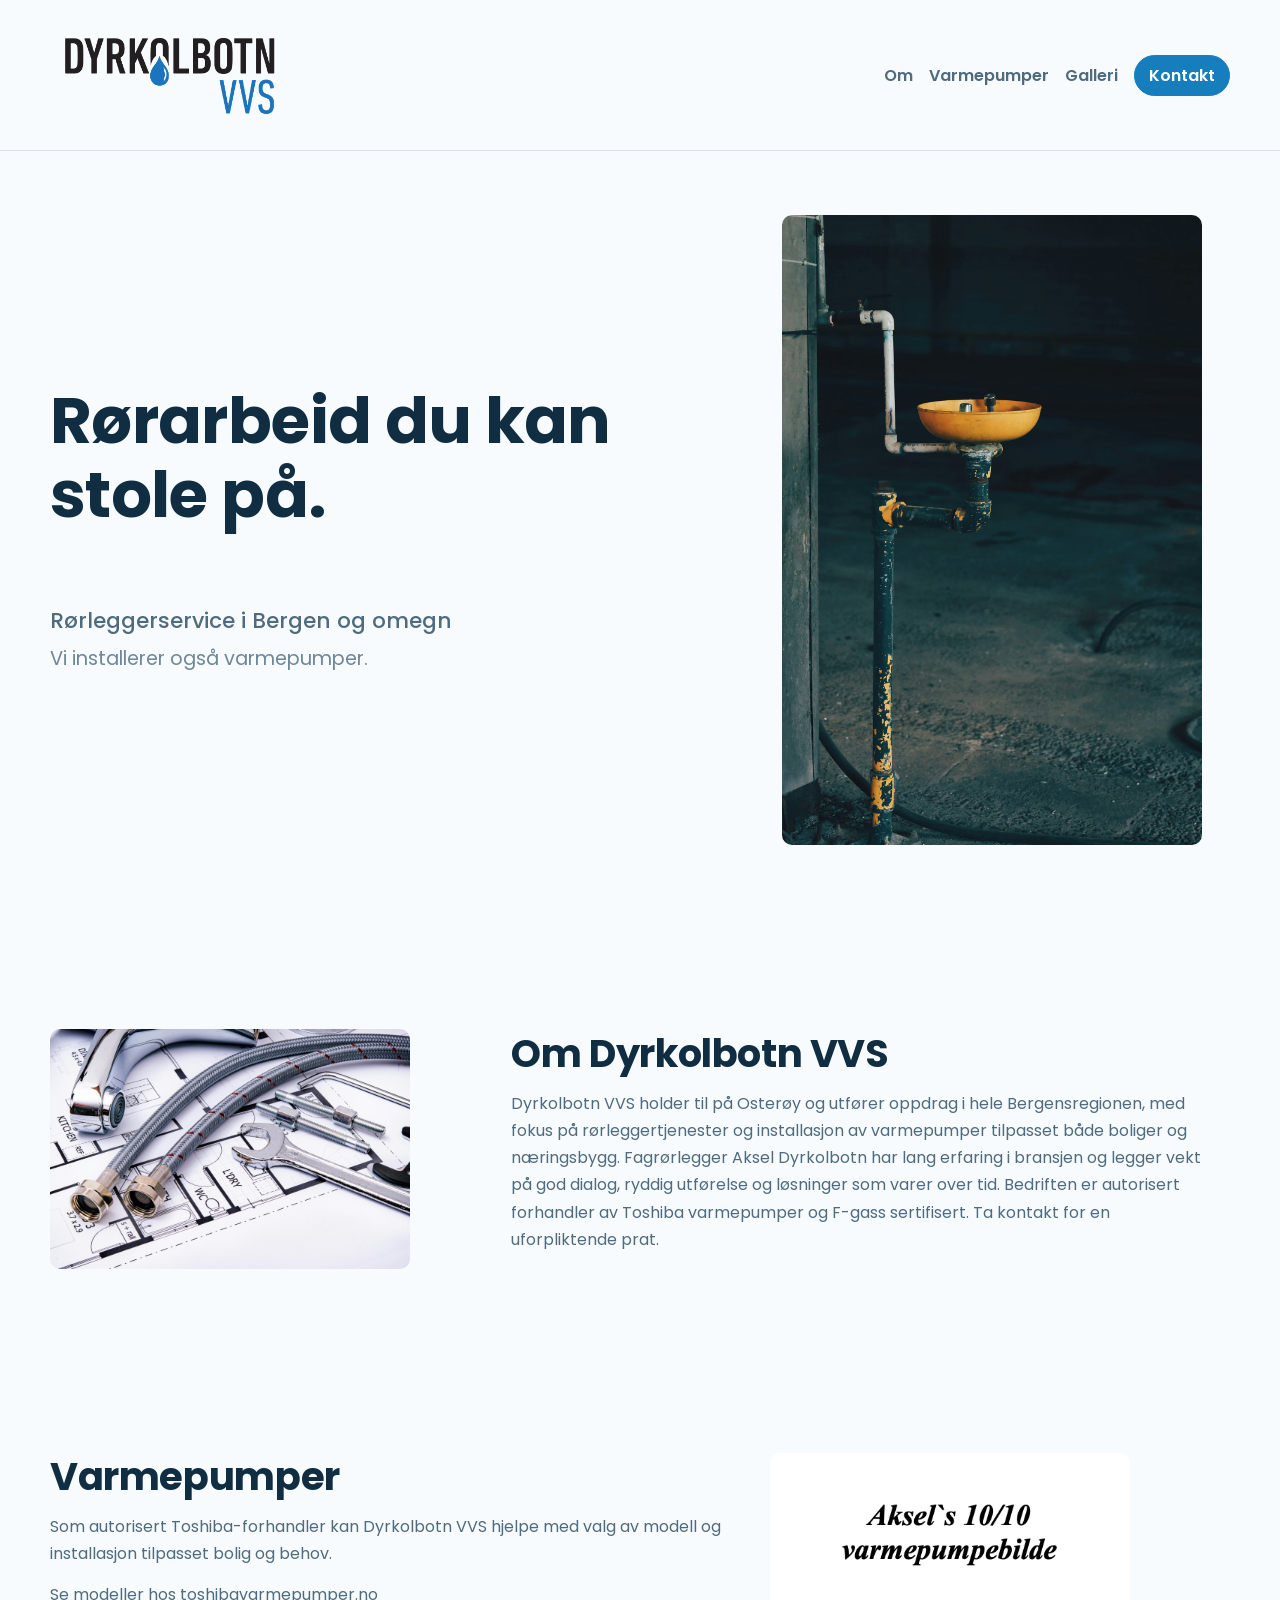
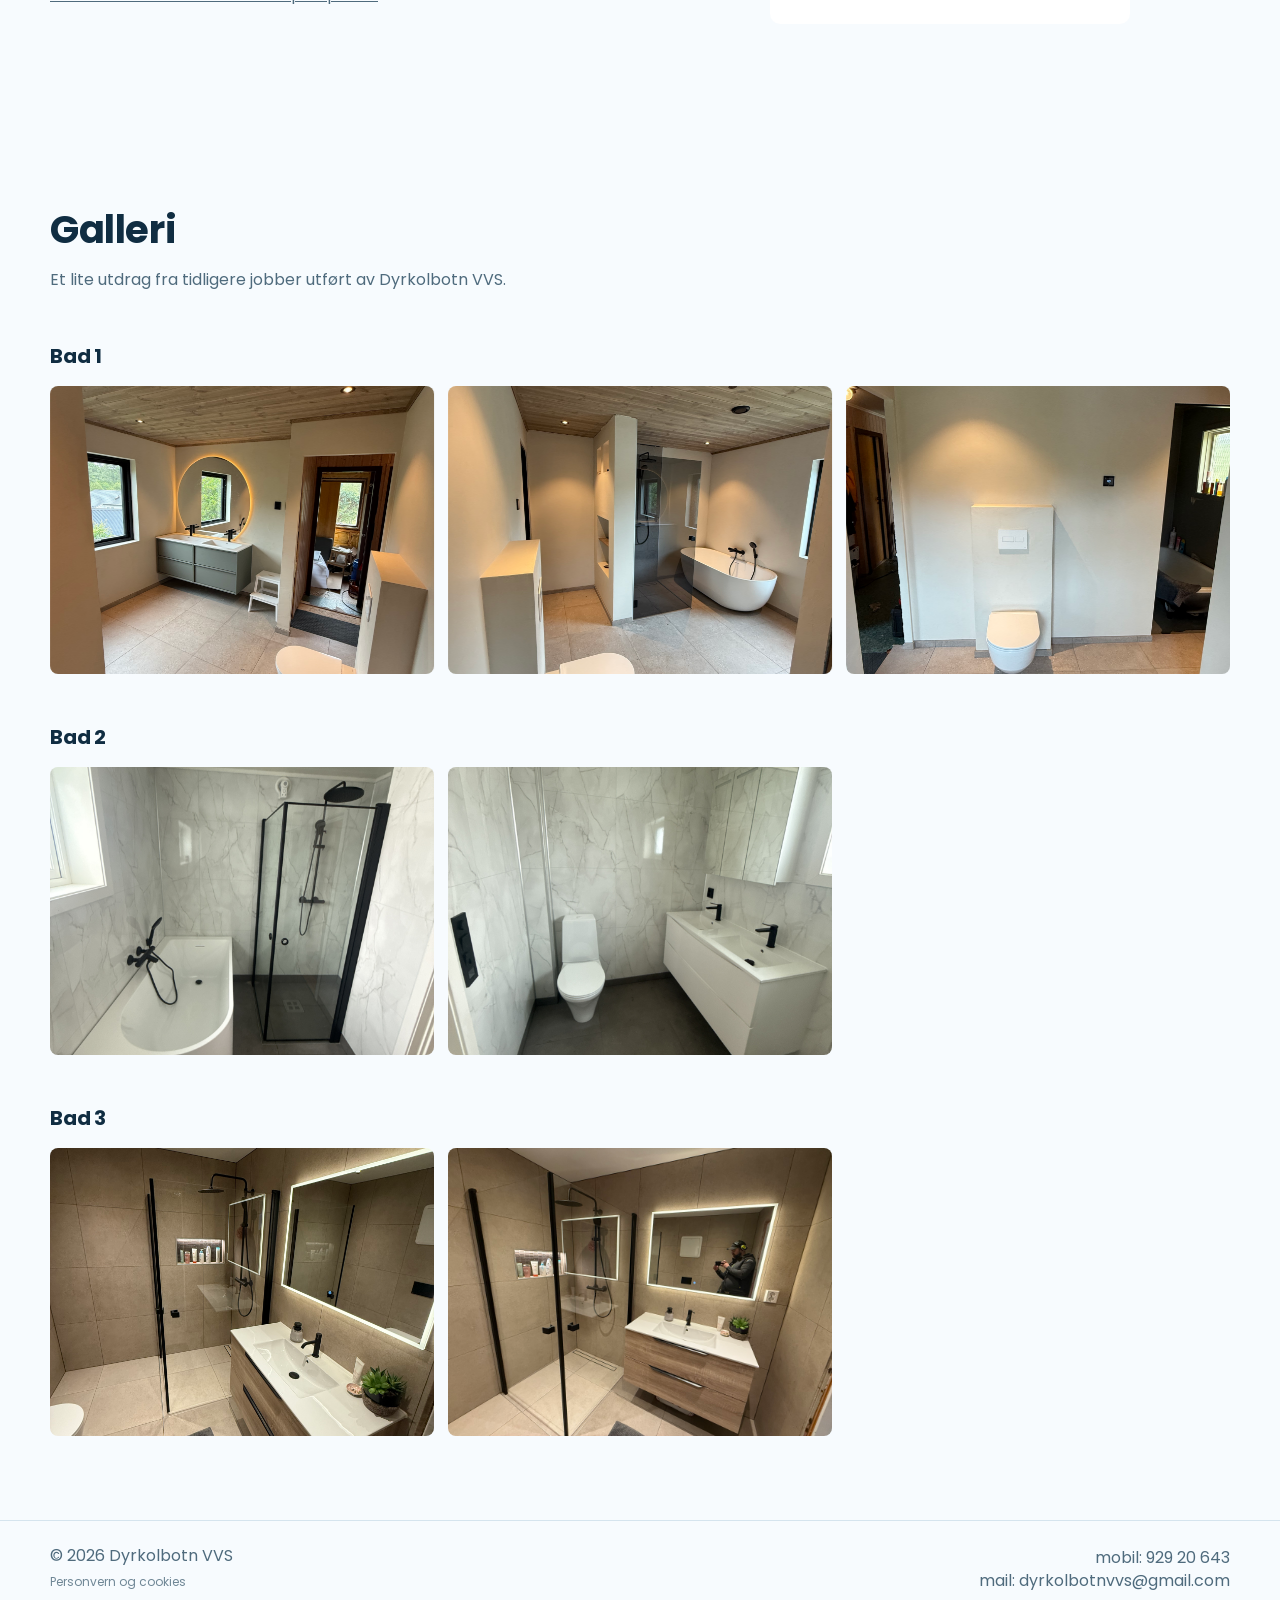
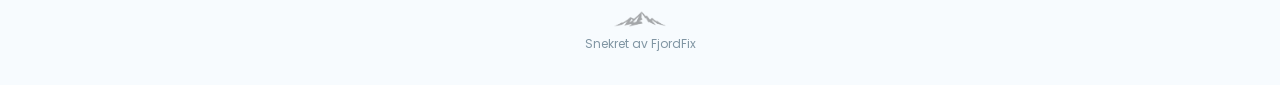
==== index.html @ db0352d6 "Legg Studio-merket over signaturen Lite, sentrert fjelltopp-ikon som lenker til fjordfix.no.  Co-Aut" ====
<!doctype html>
<html lang="no">
  <head>
    <meta charset="utf-8" />
    <meta name="viewport" content="width=device-width, initial-scale=1" />
    <link rel="shortcut icon" href="/favicon.ico?v=20260312f" />
    <link rel="icon" type="image/png" href="/favicon.png?v=20260312f" />
    <link rel="icon" type="image/png" sizes="32x32" href="/favicon-32.png?v=20260312f" />
    <link rel="icon" type="image/png" sizes="16x16" href="/favicon-16.png?v=20260312f" />
    <link rel="icon" href="/favicon.ico?v=20260312f" />
    <link rel="apple-touch-icon" href="/apple-touch-icon.png?v=20260312f" />
    <link rel="apple-touch-icon" sizes="180x180" href="/apple-touch-icon.png?v=20260312f" />
    <link rel="apple-touch-icon-precomposed" href="/apple-touch-icon-precomposed.png?v=20260312f" />

    <title>Dyrkolbotn VVS | Rørleggerservice i Bergen og omegn</title>
    <meta name="robots" content="index, follow" />
    <link rel="canonical" href="https://dyrkolbotnvvs.no/" />
    <meta
      name="description"
      content="Dyrkolbotn VVS holder til på Osterøy og utfører oppdrag i hele Bergensregionen, med fokus på rørleggertjenester og installasjon av varmepumper tilpasset både boliger og næringsbygg."
    />
    <meta property="og:title" content="Dyrkolbotn VVS | Rørleggerservice i Bergen og omegn" />
    <meta
      property="og:description"
      content="Dyrkolbotn VVS holder til på Osterøy og utfører oppdrag i hele Bergensregionen, med fokus på rørleggertjenester og installasjon av varmepumper tilpasset både boliger og næringsbygg."
    />
    <meta property="og:type" content="website" />
    <meta property="og:url" content="https://dyrkolbotnvvs.no/" />
    <meta property="og:locale" content="nb_NO" />
    <meta name="twitter:card" content="summary_large_image" />
    <meta
      name="twitter:title"
      content="Dyrkolbotn VVS | Rørleggerservice i Bergen og omegn"
    />
    <meta
      name="twitter:description"
      content="Dyrkolbotn VVS holder til på Osterøy og utfører oppdrag i hele Bergensregionen, med fokus på rørleggertjenester og installasjon av varmepumper tilpasset både boliger og næringsbygg."
    />
    <script type="application/ld+json">
      {
        "@context": "https://schema.org",
        "@type": "Plumber",
        "@id": "https://dyrkolbotnvvs.no/#business",
        "name": "Dyrkolbotn VVS",
        "url": "https://dyrkolbotnvvs.no/",
        "logo": "https://dyrkolbotnvvs.no/Logo.png",
        "telephone": "+47 929 20 643",
        "email": "dyrkolbotnvvs@gmail.com",
        "address": {
          "@type": "PostalAddress",
          "addressLocality": "Bergen",
          "addressRegion": "Vestland",
          "addressCountry": "NO"
        },
        "contactPoint": {
          "@type": "ContactPoint",
          "telephone": "+47 929 20 643",
          "contactType": "customer service",
          "areaServed": "NO",
          "availableLanguage": ["no", "en"]
        },
        "areaServed": ["Arna", "Åsane", "Bergensregionen"],
        "serviceType": ["Rørleggertjenester", "Installasjon av varmepumper"]
      }
    </script>
    <link rel="stylesheet" href="styles.css" />
  </head>
  <body>
    <header class="site-header">
      <div class="container header-inner">
        <a class="brand" href="/" aria-label="Dyrkolbotn VVS">
          <img
            class="brand-logo"
            src="Logo.png"
            alt="Dyrkolbotn VVS logo"
            width="280"
            height="124"
          />
        </a>
        <nav class="site-nav" aria-label="Hovedmeny">
          <a href="#om-tittel">Om</a>
          <a href="#varmepumper-tittel">Varmepumper</a>
          <a href="#galleri-tittel">Galleri</a>
          <a href="/kontakt">Kontakt</a>
        </nav>
      </div>
    </header>

    <main class="container">
      <section class="hero">
        <div class="hero-text">
          <h1>Rørarbeid du kan stole på.</h1>
          <p>
            Rørleggerservice i Bergen og omegn<br />
            <span class="hero-subtle">Vi installerer også varmepumper.</span>
          </p>
        </div>
        <figure class="hero-media">
          <img src="sink.jpg" alt="Moderne servant og armatur" loading="lazy" />
        </figure>
      </section>

      <section id="om" class="section about-section">
        <figure class="about-media">
          <img
            src="rørleggerverktøy.jpg"
            alt="Rørleggerverktøy brukt i arbeid"
            loading="lazy"
          />
        </figure>
        <div class="about-text">
          <h2 id="om-tittel">Om Dyrkolbotn VVS</h2>
          <p>
            Dyrkolbotn VVS holder til på Osterøy og utfører oppdrag i hele
            Bergensregionen, med fokus på rørleggertjenester og installasjon av
            varmepumper tilpasset både boliger og næringsbygg. Fagrørlegger
            Aksel Dyrkolbotn har lang erfaring i bransjen og legger vekt på god
            dialog, ryddig utførelse og løsninger som varer over tid.
            Bedriften er autorisert forhandler av Toshiba varmepumper og
            F-gass sertifisert. Ta kontakt for en uforpliktende prat.
          </p>
        </div>
      </section>

      <section id="varmepumper" class="section heatpump-section">
        <div class="heatpump-text">
          <h2 id="varmepumper-tittel">Varmepumper</h2>
          <p>
            Som autorisert Toshiba-forhandler kan Dyrkolbotn VVS hjelpe med
            valg av modell og installasjon tilpasset bolig og behov.
          </p>
          <p>
            <a
              href="https://www.toshibavarmepumper.no"
              target="_blank"
              rel="noreferrer"
              >Se modeller hos toshibavarmepumper.no</a
            >
          </p>
        </div>
        <figure class="heatpump-media">
          <img src="Varmepumpe.png" alt="Toshiba varmepumpe" loading="lazy" />
        </figure>
      </section>

      <section id="galleri" class="section">
        <h2 id="galleri-tittel">Galleri</h2>
        <p>Et lite utdrag fra tidligere jobber utført av Dyrkolbotn VVS.</p>

        <h3>Bad 1</h3>
        <div class="carousel" id="bad1-carousel" aria-label="Bad 1 bildegalleri">
          <div class="carousel-track" aria-live="polite">
            <figure class="carousel-slide">
              <img src="Bad1_1.jpg" alt="Bad 1 bilde 1" loading="lazy" />
            </figure>
            <figure class="carousel-slide">
              <img src="bad1_2.jpg" alt="Bad 1 bilde 2" loading="lazy" />
            </figure>
            <figure class="carousel-slide">
              <img src="Bad1_3.jpg" alt="Bad 1 bilde 3" loading="lazy" />
            </figure>
            <figure class="carousel-slide">
              <img src="Bad1_4.jpeg" alt="Bad 1 bilde 4" loading="lazy" />
            </figure>
            <figure class="carousel-slide">
              <img src="Bad1_5.jpg" alt="Bad 1 bilde 5" loading="lazy" />
            </figure>
            <figure class="carousel-slide">
              <img src="Bad1_6.jpg" alt="Bad 1 bilde 6" loading="lazy" />
            </figure>
          </div>
        </div>

        <h3>Bad 2</h3>
        <div class="gallery-grid">
          <img src="Bad2_1.jpg" alt="Bad 2 bilde 1" loading="lazy" />
          <img src="Bad2_2.jpg" alt="Bad 2 bilde 2" loading="lazy" />
        </div>

        <h3>Bad 3</h3>
        <div class="gallery-grid">
          <img src="Bad3_1.jpg" alt="Bad 3 bilde 1" loading="lazy" />
          <img src="Bad3_2.jpg" alt="Bad 3 bilde 2" loading="lazy" />
        </div>
      </section>
    </main>

    <footer class="site-footer">
      <div class="container footer-layout">
        <div class="site-footer-left">
          <p>© 2026 Dyrkolbotn VVS</p>
          <p class="site-footer-policy">
            <a href="/personvern">Personvern og cookies</a>
          </p>
        </div>
        <div class="site-footer-contact">
          <p>
            mobil:
            <a href="tel:+4792920643">929 20 643</a>
          </p>
          <p>
            mail:
            <a href="mailto:dyrkolbotnvvs@gmail.com">dyrkolbotnvvs@gmail.com</a>
          </p>
        </div>
        <p class="site-footer-crafted">
          <a class="studio-merke" href="https://fjordfix.no" target="_blank" rel="noopener" aria-label="FjordFix"><img src="fjordfix-studio.png" width="520" height="171" loading="lazy" alt="" /></a>
          <a href="https://fjordfix.no" target="_blank" rel="noreferrer"
            >Snekret av FjordFix</a
          >
        </p>
      </div>
    </footer>
    <script src="gallery.js"></script>
  </body>
</html>
---- styles.css ----
@import url("https://fonts.googleapis.com/css2?family=Poppins:wght@300;400;500;600;700&display=swap");

:root {
  --text: #102d42;
  --text-soft: #4f6b7d;
  --line: #d5e4ee;
  --blue: #167ebd;
  --bg: #f7fbfe;
  --max-width: 1180px;
}

* {
  box-sizing: border-box;
}

html {
  scroll-behavior: smooth;
}

body {
  margin: 0;
  color: var(--text);
  font-family: "Poppins", sans-serif;
  background: var(--bg);
  line-height: 1.7;
  min-height: 100svh;
  display: flex;
  flex-direction: column;
}

a {
  color: inherit;
}

.container {
  width: min(var(--max-width), calc(100% - 36px));
  margin: 0 auto;
}

.site-header {
  width: 100%;
  padding: 18px 0;
  border-bottom: 1px solid var(--line);
  background: rgba(247, 251, 254, 0.95);
  position: sticky;
  top: 0;
  z-index: 1000;
  backdrop-filter: blur(8px);
}

.header-inner {
  display: flex;
  align-items: center;
  justify-content: space-between;
  gap: 20px;
}

.brand {
  display: inline-flex;
  align-items: center;
}

.brand-logo {
  width: clamp(180px, 20vw, 280px);
  height: auto;
}

.site-nav {
  display: flex;
  flex-wrap: wrap;
  gap: 16px;
}

.site-nav a {
  text-decoration: none;
  font-weight: 600;
  color: var(--text-soft);
  display: inline-flex;
  align-items: center;
  min-height: 36px;
}

.site-nav a[href="/kontakt"] {
  border: 1.5px solid var(--blue);
  color: #ffffff;
  background: var(--blue);
  border-radius: 999px;
  padding: 6px 14px;
}

.site-nav a:hover {
  color: var(--text);
}

.site-nav a[href="/kontakt"]:hover {
  color: #ffffff;
  background: #0f6ea8;
}

main {
  flex: 1;
  padding: 64px 0 84px;
}

.hero {
  display: grid;
  grid-template-columns: minmax(0, 1.12fr) minmax(220px, 0.72fr);
  gap: 34px;
  align-items: center;
  margin-bottom: 28px;
}

.hero-text p {
  margin-top: 72px;
  margin-bottom: 0;
  font-size: clamp(1.05rem, 2vw, 1.35rem);
  font-weight: 500;
  color: var(--text-soft);
}

.hero-subtle {
  font-size: 0.9em;
  font-weight: 400;
  color: #6f8797;
}

.hero h1,
h2,
h3 {
  font-family: "Poppins", sans-serif;
  line-height: 1.15;
  letter-spacing: -0.01em;
}

.hero h1 {
  margin: 0 0 18px;
  font-size: clamp(2rem, 6vw, 4rem);
  max-width: 16ch;
}

.hero-media {
  margin: 0;
}

.hero-media img {
  width: 100%;
  max-width: 420px;
  height: auto;
  display: block;
  border-radius: 10px;
  object-fit: cover;
}

.eyebrow {
  margin: 0;
  font-size: 0.76rem;
  letter-spacing: 0.16em;
  text-transform: uppercase;
  color: var(--blue);
  font-weight: 700;
}

.section {
  margin-top: 62px;
}

.about-section {
  display: grid;
  grid-template-columns: minmax(220px, 0.75fr) minmax(0, 1.25fr);
  gap: 30px;
  align-items: center;
  margin-top: 184px;
  margin-bottom: 184px;
}

.about-media {
  margin: 0;
}

.about-media img {
  width: 100%;
  max-width: 360px;
  border-radius: 10px;
  display: block;
  object-fit: cover;
}

.heatpump-section {
  display: grid;
  grid-template-columns: minmax(0, 1.2fr) minmax(220px, 0.8fr);
  gap: 30px;
  align-items: center;
  margin-top: 86px;
  margin-bottom: 184px;
}

.heatpump-media {
  margin: 0;
}

.heatpump-media img {
  width: 100%;
  max-width: 360px;
  border-radius: 10px;
  display: block;
  object-fit: cover;
}

#galleri {
  margin-top: 88px;
}

.section h2 {
  font-size: clamp(1.6rem, 4vw, 2.4rem);
  margin: 0 0 14px;
}

#om-tittel,
#varmepumper-tittel,
#galleri-tittel {
  scroll-margin-top: 220px;
}

#om,
#varmepumper,
#galleri {
  scroll-margin-top: 220px;
}

#om,
#om-tittel {
  scroll-margin-top: 260px;
}

.section h3 {
  margin: 52px 0 18px;
  font-size: 1.25rem;
}

p {
  margin: 0 0 14px;
  color: var(--text-soft);
  max-width: 70ch;
}

.gallery-grid {
  display: grid;
  grid-template-columns: repeat(3, minmax(0, 1fr));
  gap: 14px;
}

.gallery-grid img {
  width: 100%;
  aspect-ratio: 4 / 3;
  object-fit: cover;
  display: block;
  border-radius: 8px;
}

.carousel {
  display: block;
  overflow: hidden;
  --carousel-visible: 3;
  position: relative;
  z-index: 1;
}

.carousel-track {
  display: flex;
  gap: 14px;
  transition: transform 560ms ease;
  will-change: transform;
}

.carousel-slide {
  margin: 0;
  flex: 0 0 calc((100% - (14px * (var(--carousel-visible) - 1))) / var(--carousel-visible));
  cursor: pointer;
}

.carousel-slide img {
  width: 100%;
  aspect-ratio: 4 / 3;
  object-fit: cover;
  display: block;
  border-radius: 8px;
}

.contact-form {
  margin-top: 20px;
  display: grid;
  gap: 16px;
  max-width: 720px;
}

.contact-form label {
  display: grid;
  gap: 8px;
  font-weight: 600;
}

.contact-form input,
.contact-form textarea {
  border: 1px solid var(--line);
  border-radius: 8px;
  padding: 12px 14px;
  font: inherit;
  color: var(--text);
  background: #fff;
}

.button {
  border: 0;
  border-radius: 999px;
  padding: 12px 20px;
  font: inherit;
  font-weight: 700;
  color: #fff;
  background: var(--blue);
  cursor: pointer;
  width: fit-content;
}

.form-help {
  min-height: 24px;
}

.site-footer {
  border-top: 1px solid var(--line);
  padding: 24px 0 32px;
}

.site-footer p {
  margin: 0;
  color: var(--text-soft);
  line-height: 1.35;
}

.footer-layout {
  display: grid;
  grid-template-columns: 1fr 1fr;
  align-items: end;
  gap: 18px;
}

.site-footer-left {
  display: grid;
  gap: 4px;
  justify-self: start;
}

.site-footer-contact {
  justify-self: end;
  text-align: right;
  display: grid;
  gap: 2px;
  font-weight: 400;
}

.site-footer-contact a {
  text-decoration: none;
}

.site-footer-policy a {
  text-decoration: none;
  color: var(--text-soft);
  font-size: 12px;
  opacity: 0.8;
}

.site-footer-crafted {
  grid-column: 1 / -1;
  justify-self: center;
  text-align: center;
  font-size: 12px;
  opacity: 0.7;
}

.site-footer-crafted a {
  text-decoration: none;
}

@media (max-width: 900px) {
  .header-inner {
    flex-direction: column;
    align-items: flex-start;
    gap: 12px;
  }

  .site-nav {
    width: 100%;
    justify-content: space-evenly;
    gap: 0;
  }

  .footer-layout {
    grid-template-columns: 1fr;
    align-items: start;
  }

  .site-footer-contact {
    justify-self: start;
    text-align: left;
  }

  .site-footer-crafted {
    justify-self: start;
    text-align: left;
  }

  .hero {
    grid-template-columns: 1fr;
    gap: 28px;
  }

  .about-section {
    grid-template-columns: 1fr;
  }

  .about-text {
    order: 1;
  }

  .about-media {
    order: 2;
  }

  .heatpump-section {
    grid-template-columns: 1fr;
  }

  .gallery-grid {
    grid-template-columns: repeat(2, minmax(0, 1fr));
  }

  .carousel-track {
    --carousel-visible: 2;
  }
}

@media (max-width: 620px) {
  .container {
    width: calc(100% - 28px);
  }

  main {
    padding-top: 112px;
  }

  .hero {
    gap: 40px;
  }

  .site-nav {
    gap: 0;
    padding-inline: 10px;
  }

  .section {
    margin-top: 112px;
  }

  .about-section,
  .heatpump-section {
    margin-top: 112px;
    margin-bottom: 112px;
  }

  #galleri {
    margin-top: 112px;
  }

  .hero-text p {
    margin-top: 40px;
  }

  .gallery-grid {
    grid-template-columns: 1fr;
  }

  .carousel {
    display: block;
  }

  .carousel-track {
    --carousel-visible: 1;
  }
}

.studio-merke { display: block; width: 56px; margin: 0 auto 8px; opacity: 0.55; transition: opacity 0.18s ease; }
.studio-merke:hover { opacity: 1; }
.studio-merke img { width: 100%; height: auto; display: block; }
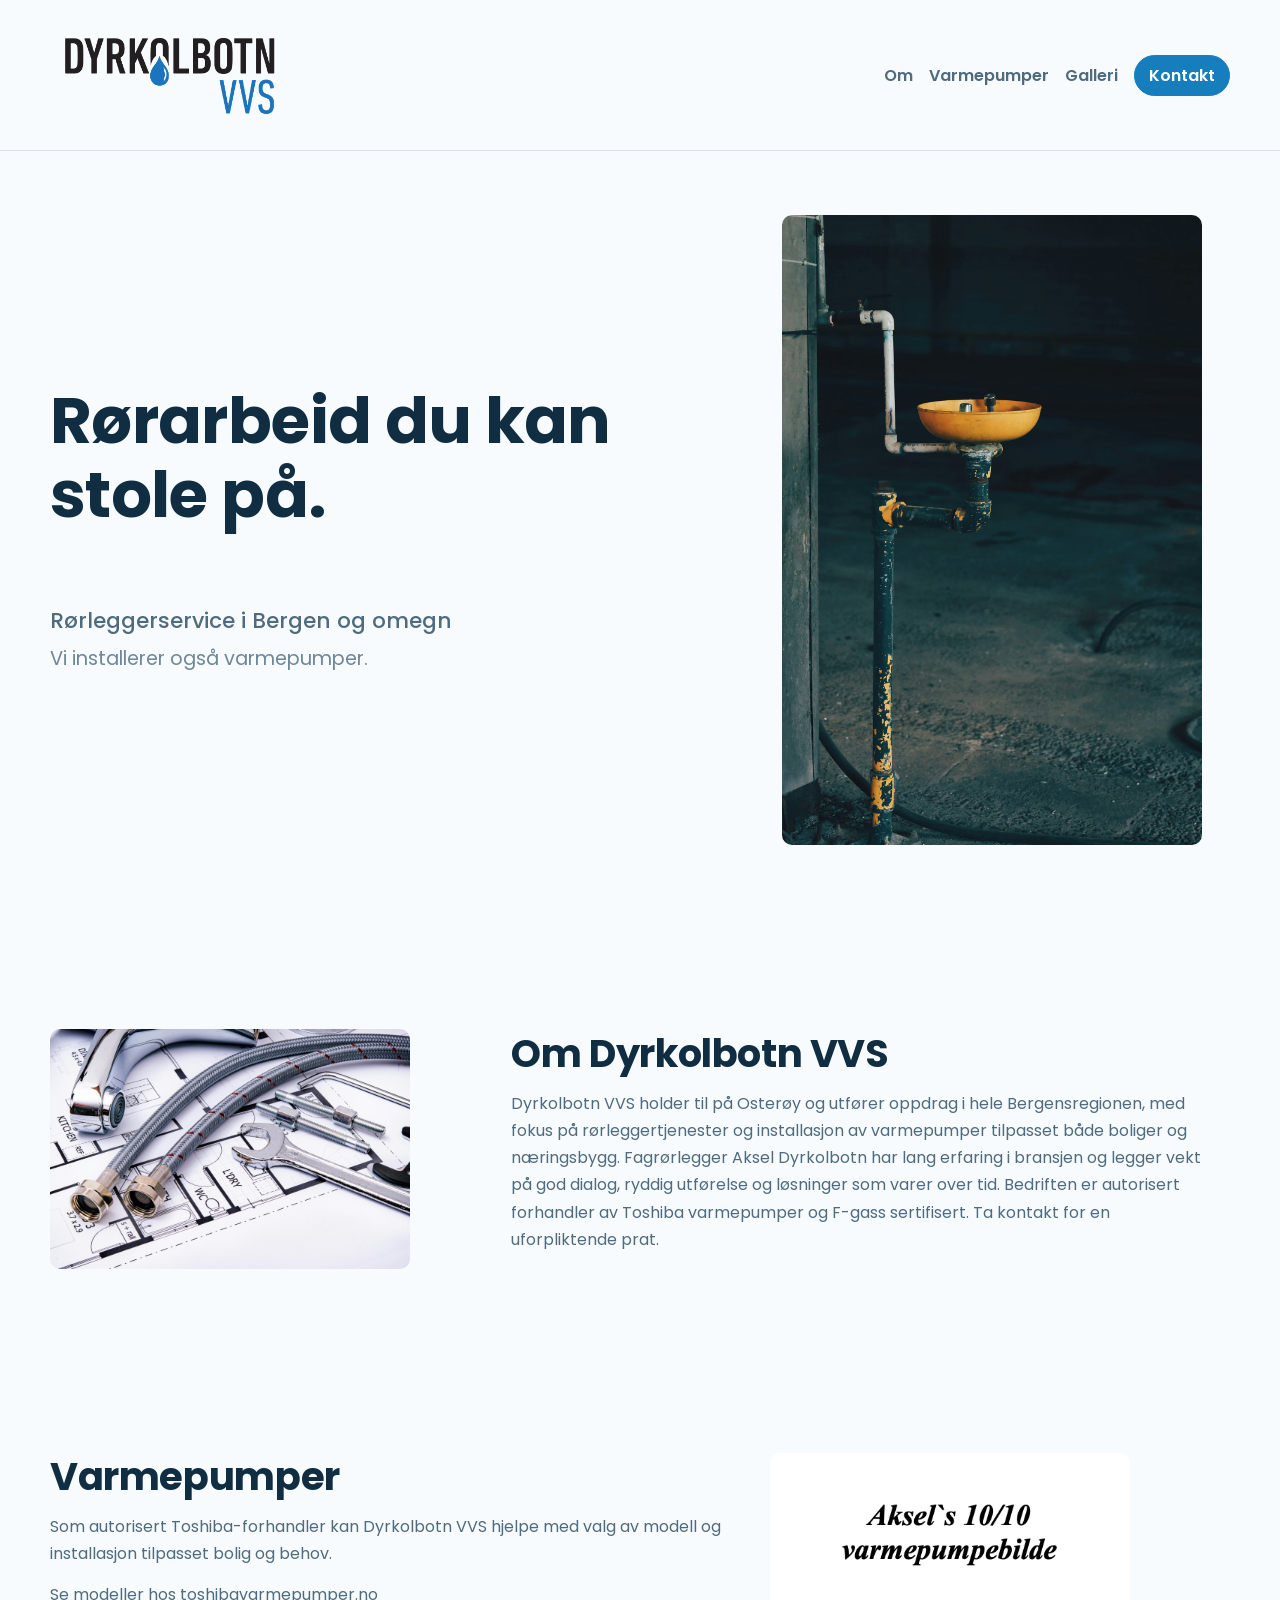
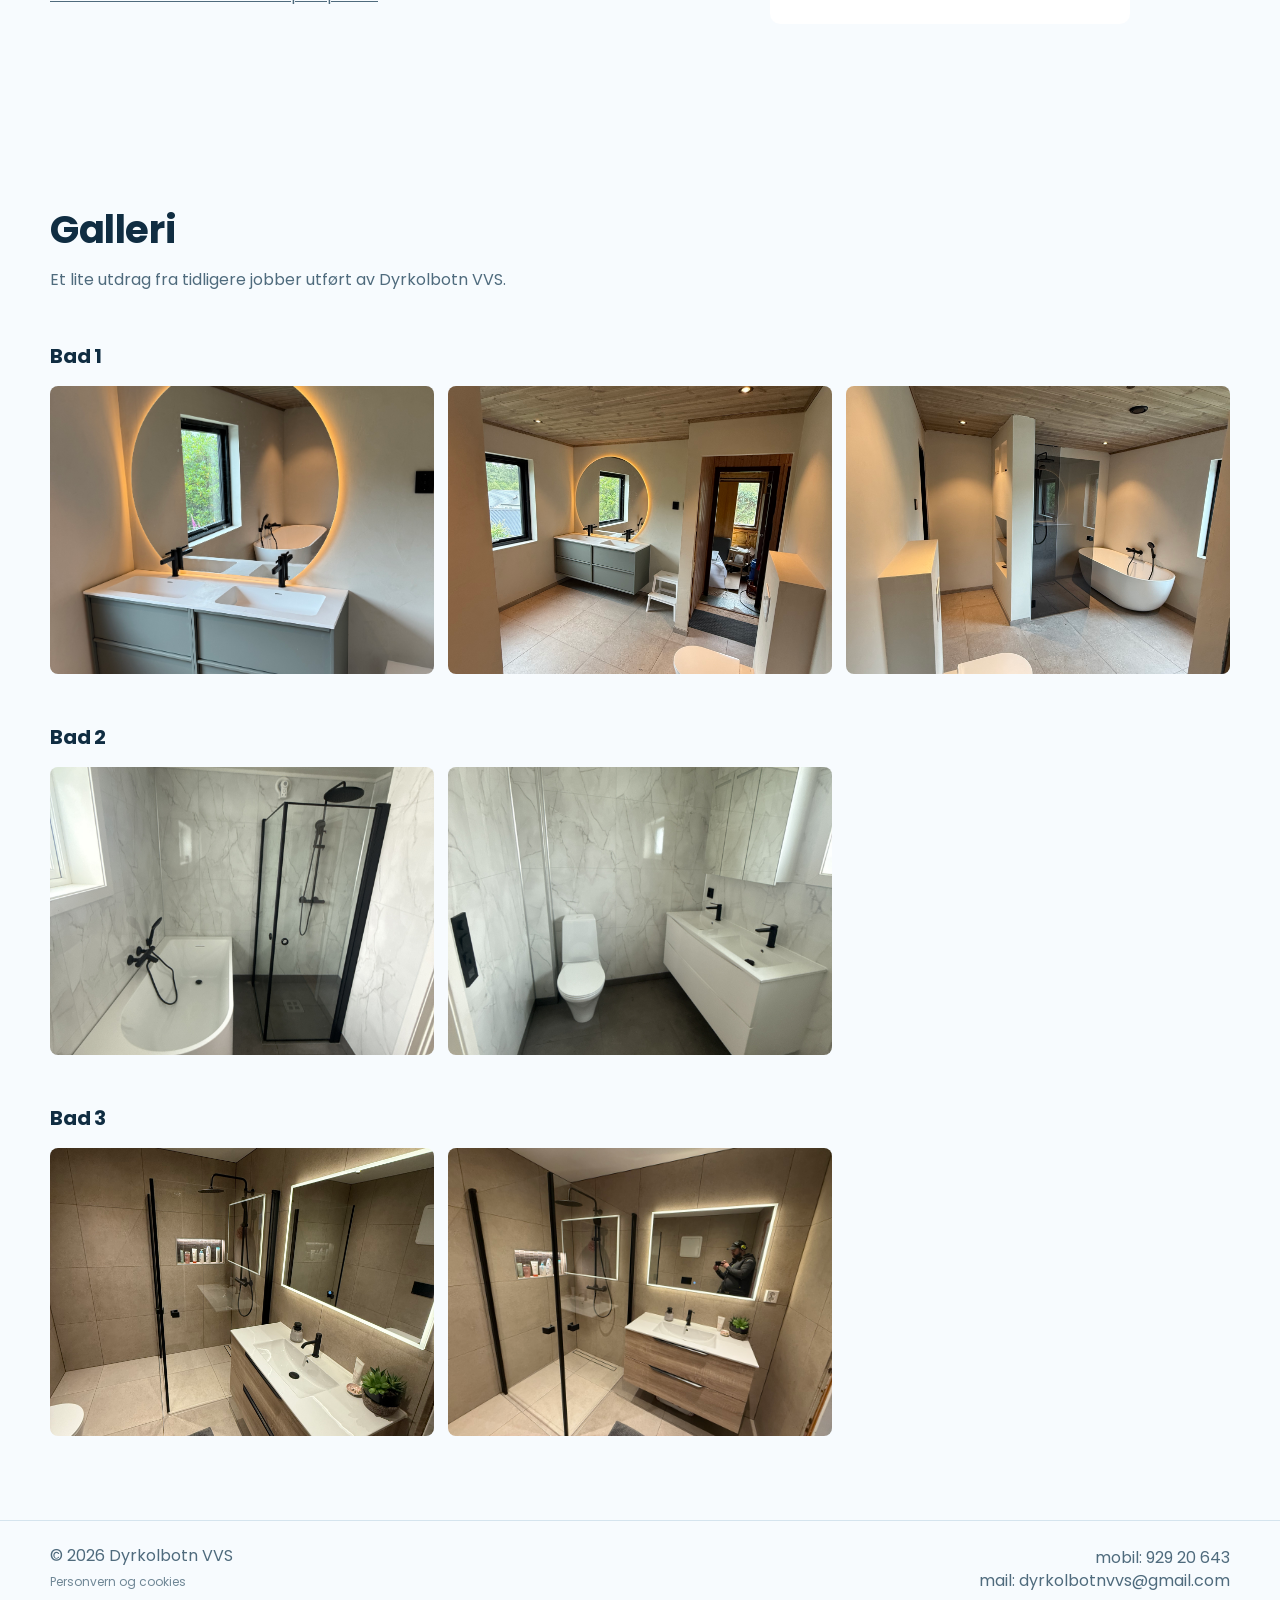
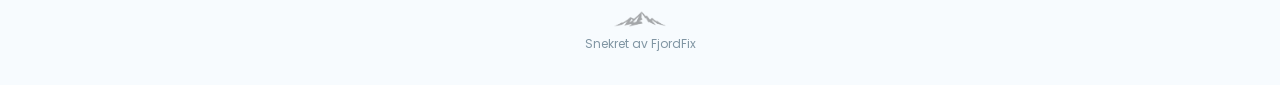
==== commit 7752c83f: "Versjonsmerk styles.css så Studio-merket får riktig størrelse styles.css ble lastet uten versjonspar" ====
--- a/index.html
+++ b/index.html
@@ -63,7 +63,7 @@
         "serviceType": ["Rørleggertjenester", "Installasjon av varmepumper"]
       }
     </script>
-    <link rel="stylesheet" href="styles.css" />
+    <link rel="stylesheet" href="styles.css?v=20260803" />
   </head>
   <body>
     <header class="site-header">
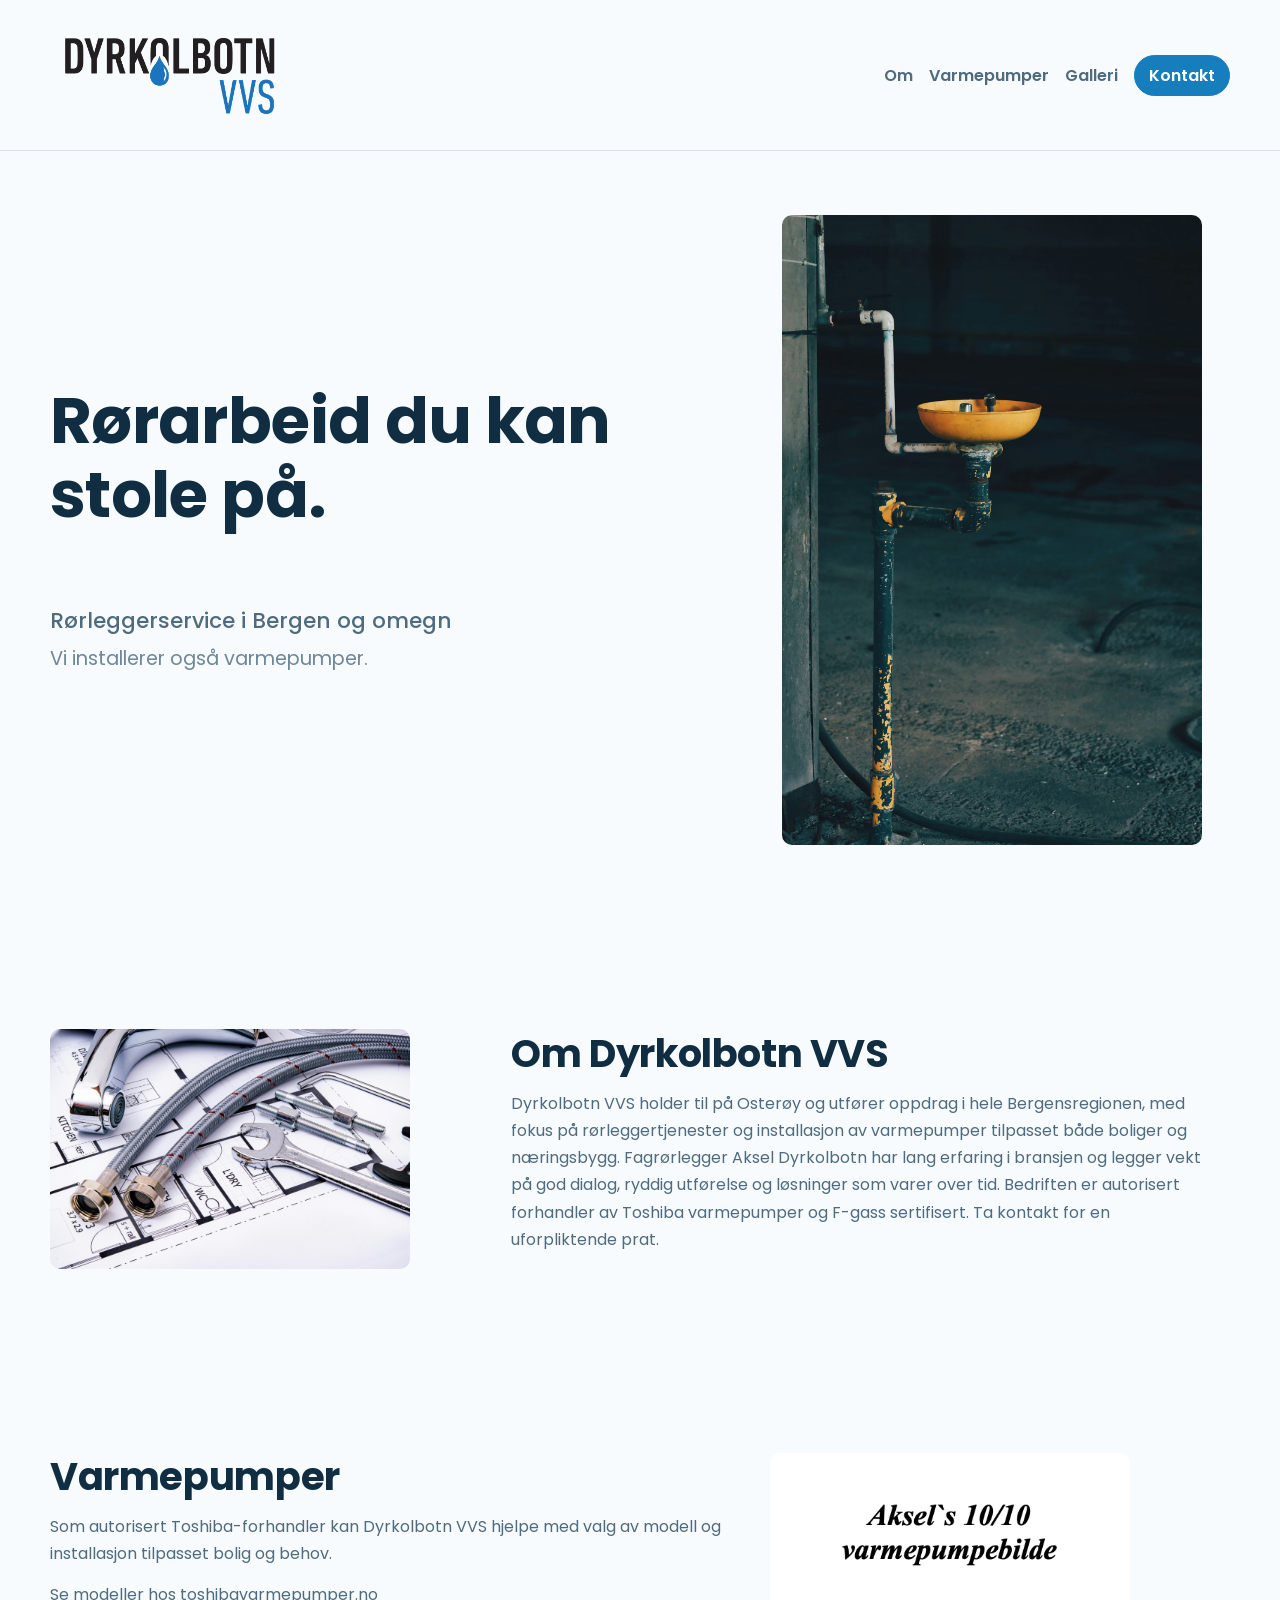
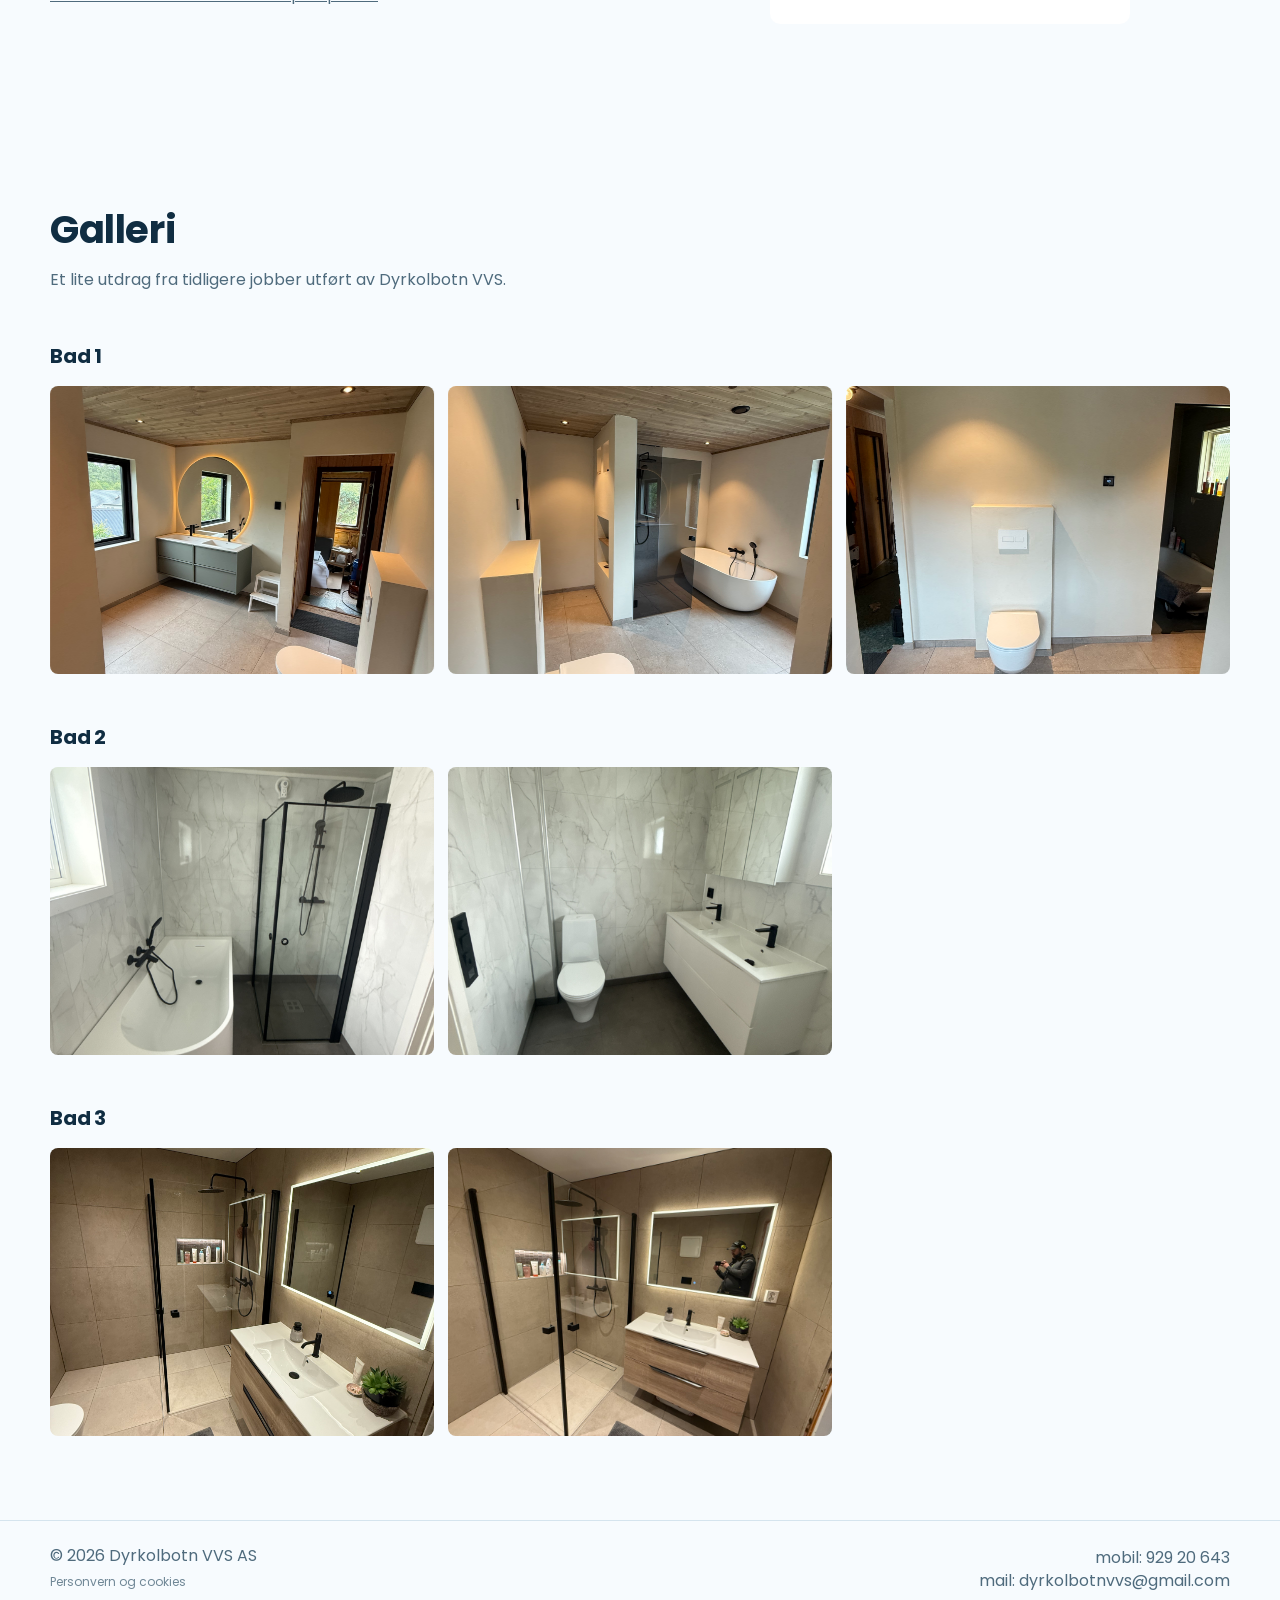
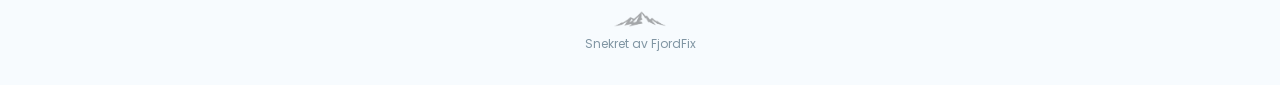
==== commit 571c96da: "Legg til AS i copyright-linja Co-Authored-By: Claude Opus 5 <noreply@anthropic.com>" ====
--- a/index.html
+++ b/index.html
@@ -188,7 +188,7 @@
     <footer class="site-footer">
       <div class="container footer-layout">
         <div class="site-footer-left">
-          <p>© 2026 Dyrkolbotn VVS</p>
+          <p>© 2026 Dyrkolbotn VVS AS</p>
           <p class="site-footer-policy">
             <a href="/personvern">Personvern og cookies</a>
           </p>
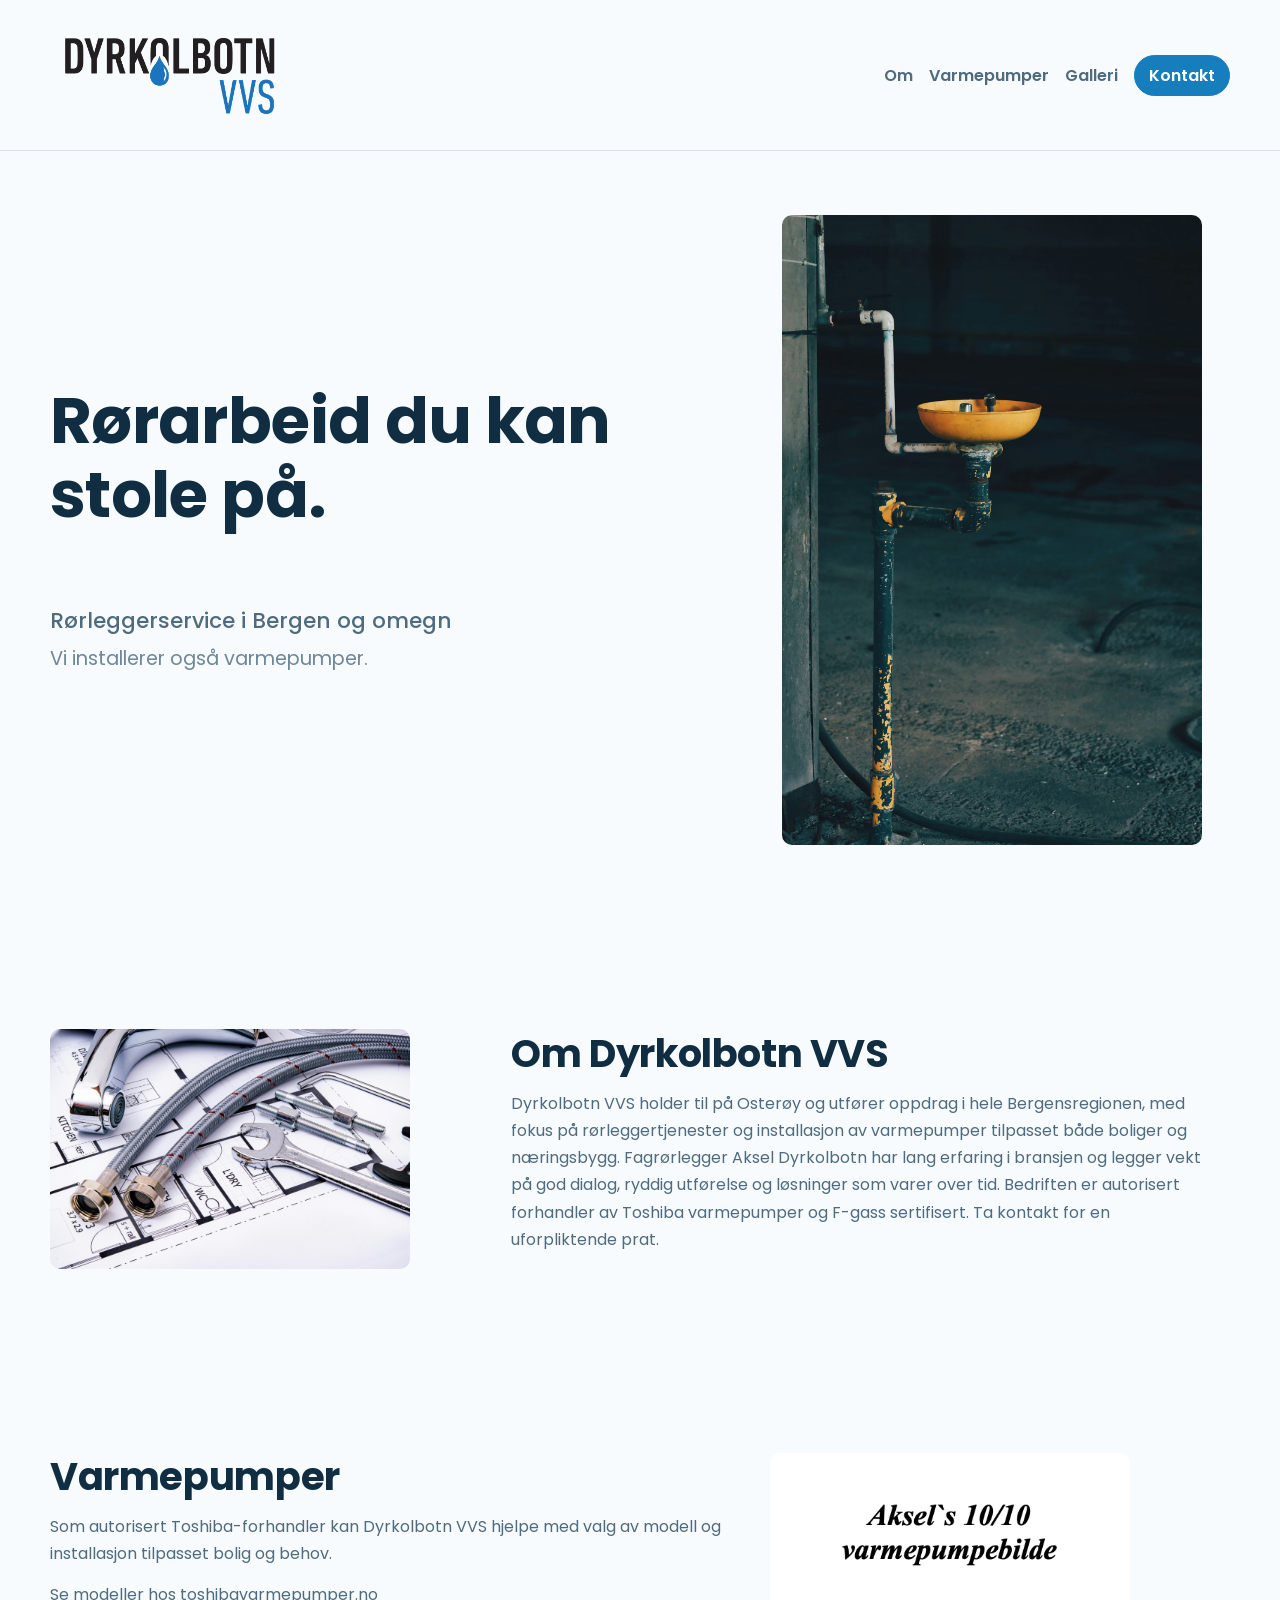
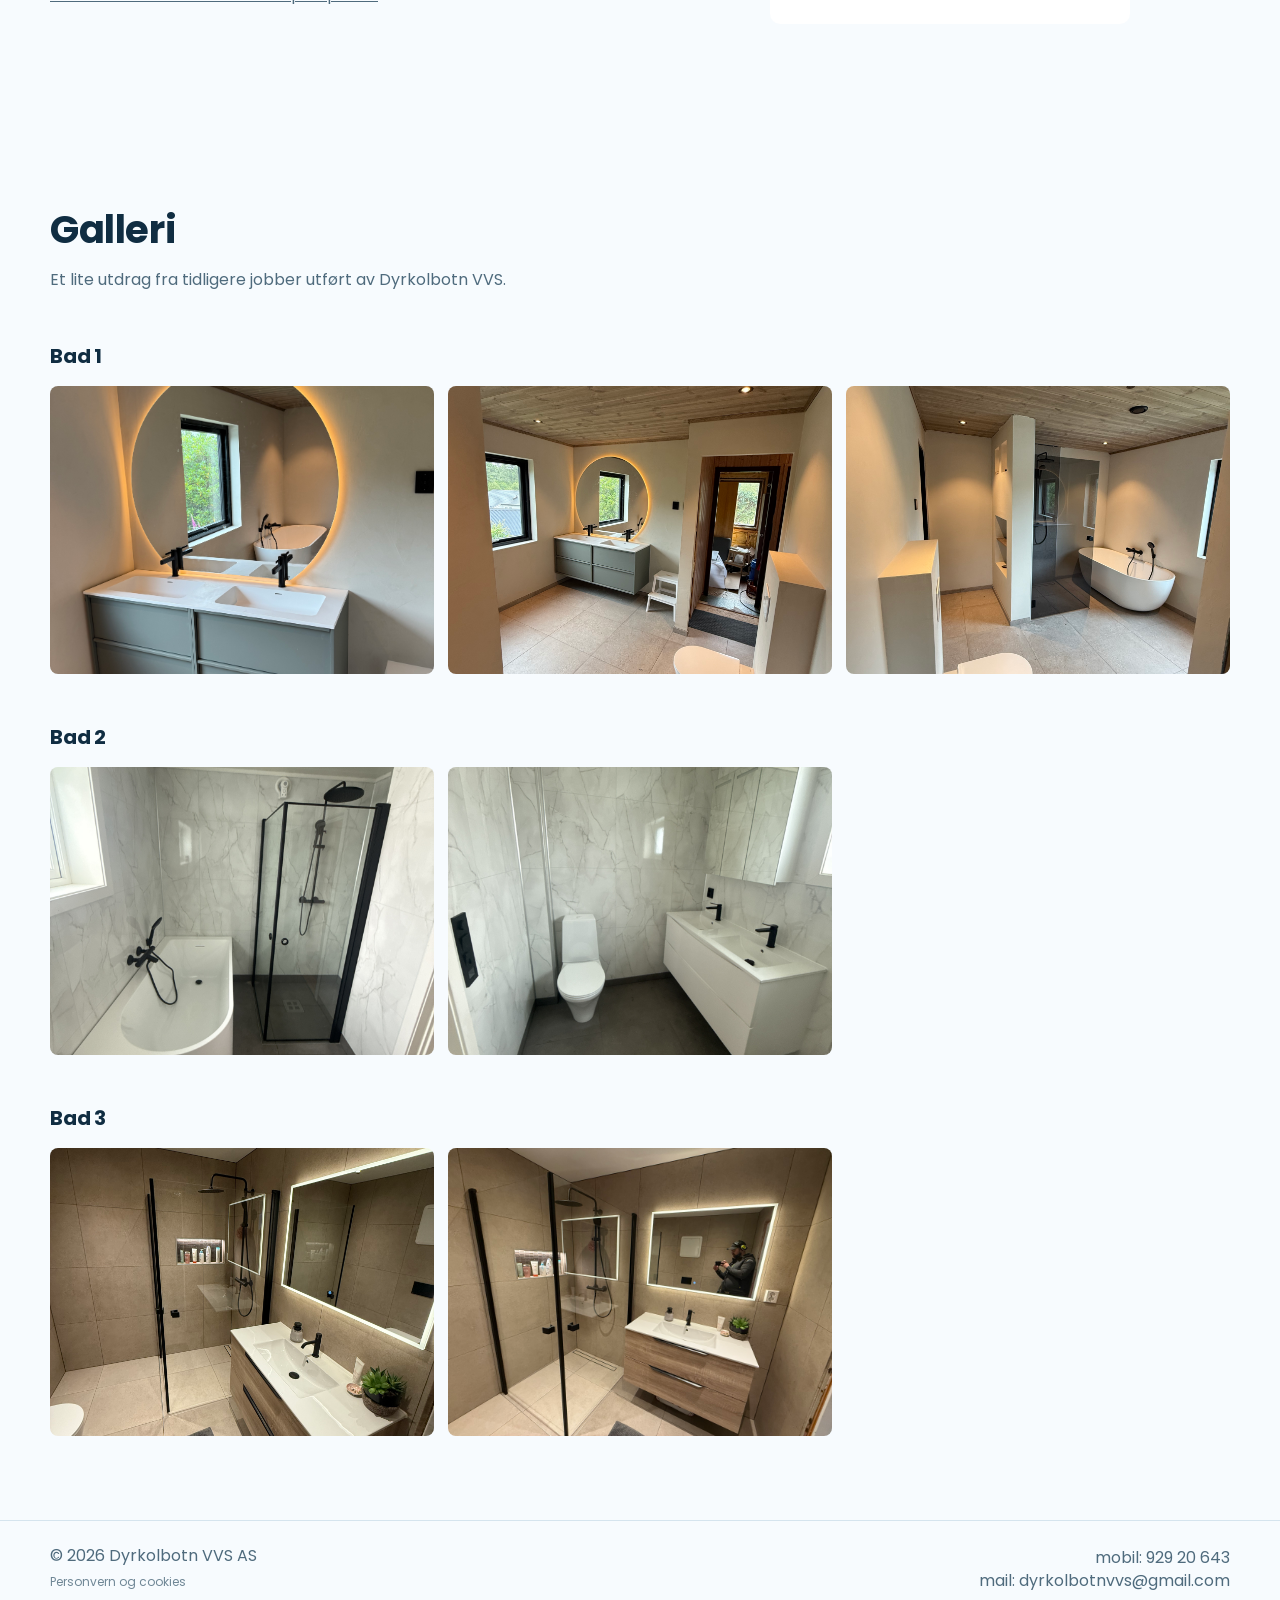
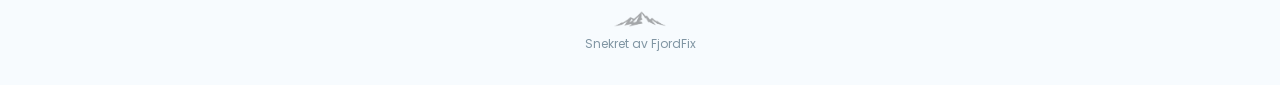
==== commit da2bb7a4: "Gjenskap FjordFix-footeren på mobil Footeren stablet alt i én venstrestilt kolonne med full skriftst" ====
--- a/index.html
+++ b/index.html
@@ -63,7 +63,7 @@
         "serviceType": ["Rørleggertjenester", "Installasjon av varmepumper"]
       }
     </script>
-    <link rel="stylesheet" href="styles.css?v=20260803" />
+    <link rel="stylesheet" href="styles.css?v=20260803b" />
   </head>
   <body>
     <header class="site-header">
--- a/styles.css
+++ b/styles.css
@@ -393,19 +393,46 @@
     gap: 0;
   }
 
+  /* samme kompakte oppsett som fjordfix: to spalter, liten skrift, sentrert signatur */
+  .site-footer {
+    padding: 24px 0 14px;
+  }
+
   .footer-layout {
-    grid-template-columns: 1fr;
+    grid-template-columns: minmax(0, 1fr) minmax(0, auto);
     align-items: start;
+    column-gap: 12px;
+    row-gap: 6px;
+  }
+
+  .site-footer-left {
+    justify-self: start;
+    gap: 6px;
   }
 
   .site-footer-contact {
-    justify-self: start;
-    text-align: left;
+    justify-self: end;
+    text-align: right;
+    gap: 6px;
+    min-width: 0;
+  }
+
+  /* e-postadressen er lang - la den brytes i stedet for å flyte utenfor */
+  .site-footer-contact p {
+    overflow-wrap: anywhere;
+  }
+
+  .site-footer p,
+  .site-footer-policy a {
+    font-size: 11px;
+    line-height: 1.4;
   }
 
   .site-footer-crafted {
-    justify-self: start;
-    text-align: left;
+    justify-self: center;
+    text-align: center;
+    margin-top: 14px;
+    font-size: 11px;
   }
 
   .hero {
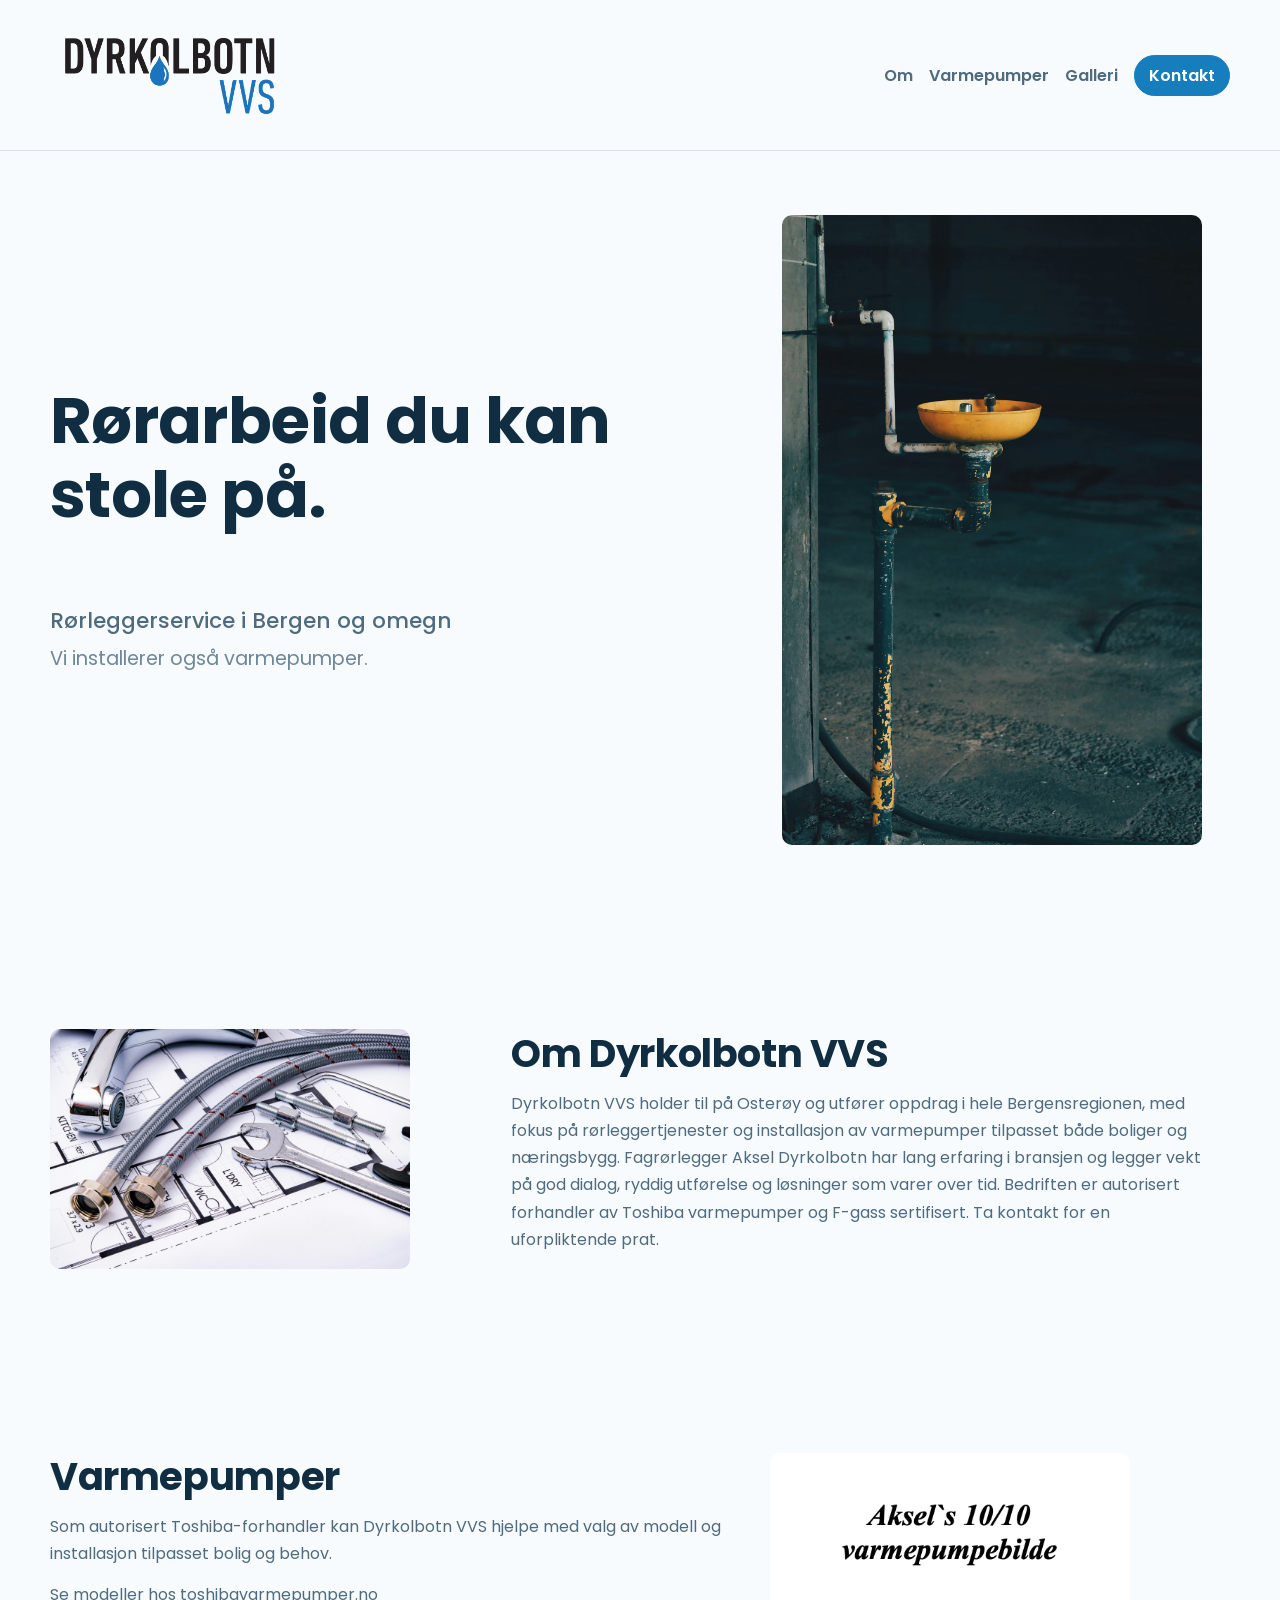
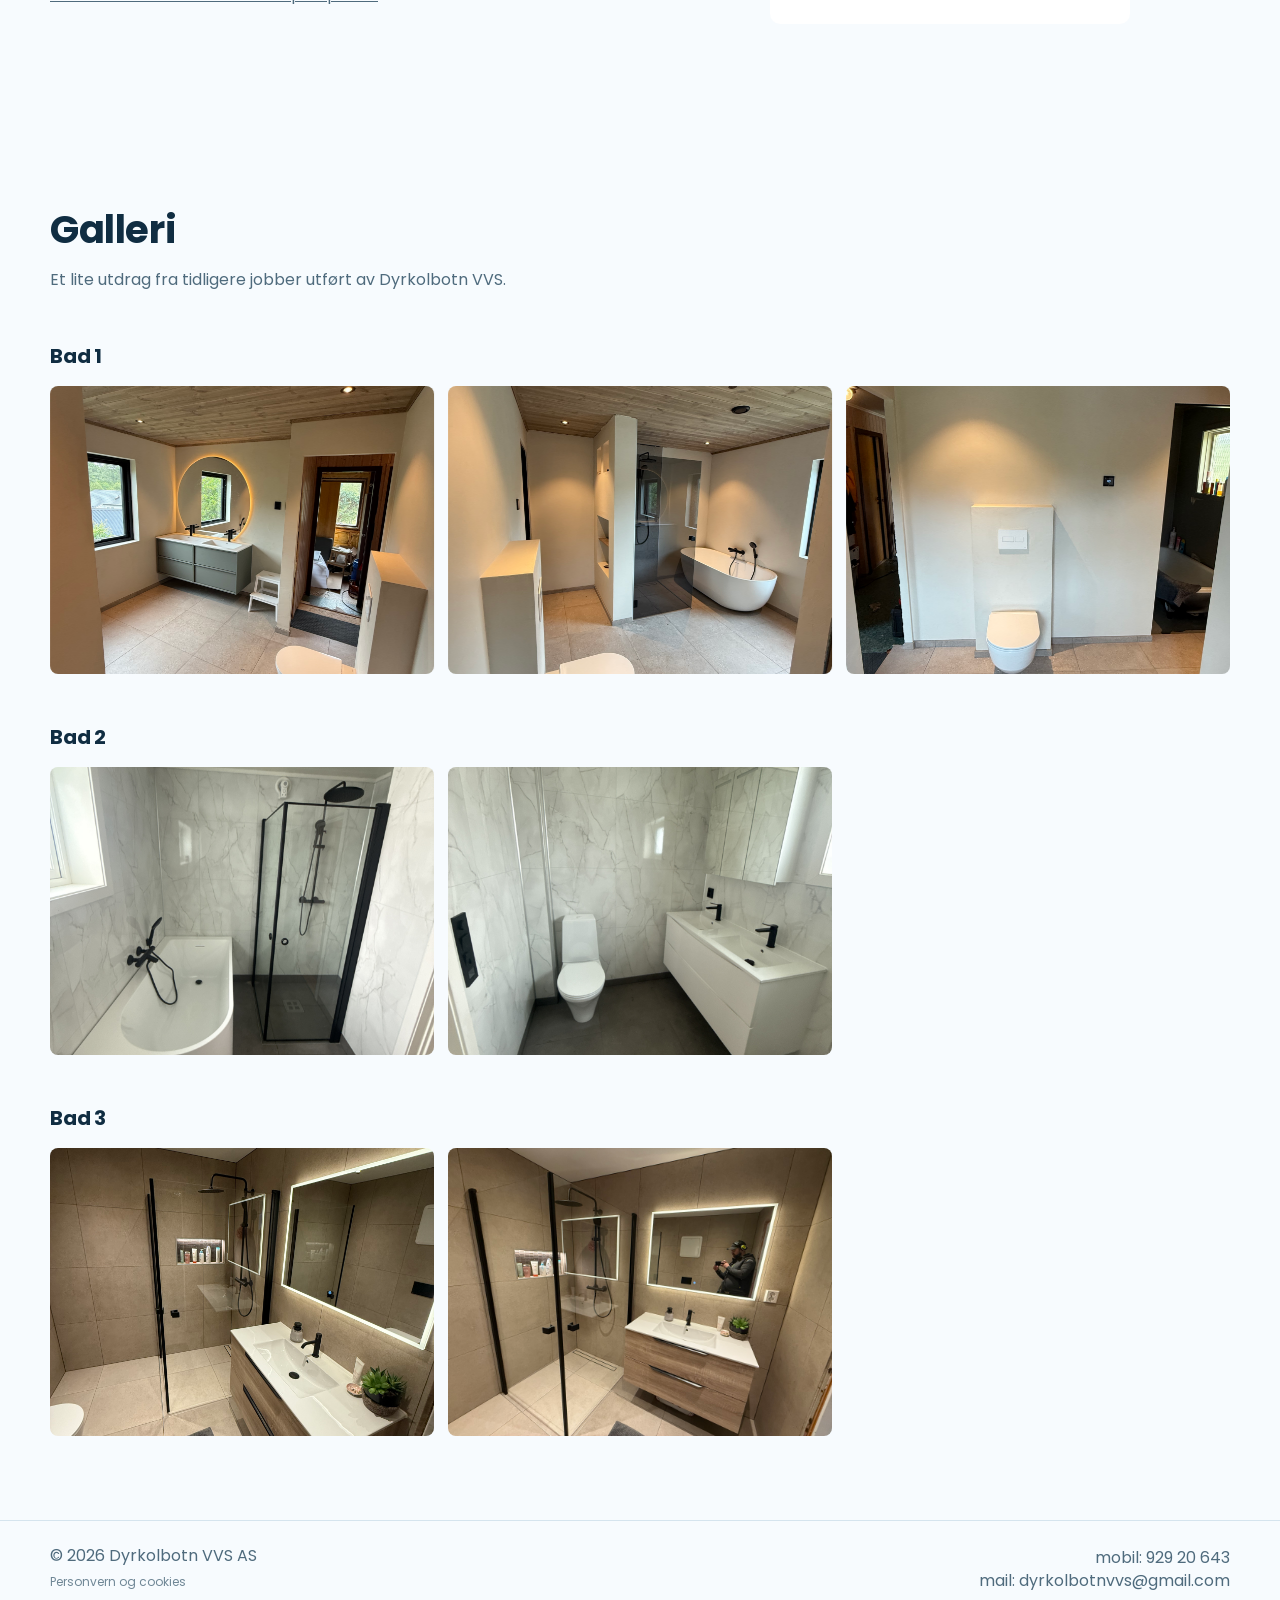
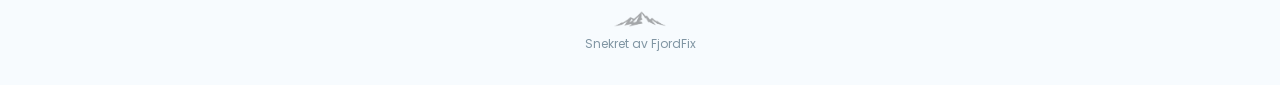
==== commit d99f0824: "Mer luft over Studio-merket på mobil Marginen slo aldri inn: signaturen er et <p>, og .site-footer p" ====
--- a/index.html
+++ b/index.html
@@ -63,7 +63,7 @@
         "serviceType": ["Rørleggertjenester", "Installasjon av varmepumper"]
       }
     </script>
-    <link rel="stylesheet" href="styles.css?v=20260803b" />
+    <link rel="stylesheet" href="styles.css?v=20260803c" />
   </head>
   <body>
     <header class="site-header">
--- a/styles.css
+++ b/styles.css
@@ -428,10 +428,11 @@
     line-height: 1.4;
   }
 
-  .site-footer-crafted {
+  /* må være .site-footer p... for å slå .site-footer p { margin: 0 } */
+  .site-footer p.site-footer-crafted {
     justify-self: center;
     text-align: center;
-    margin-top: 14px;
+    margin-top: 30px;
     font-size: 11px;
   }
 
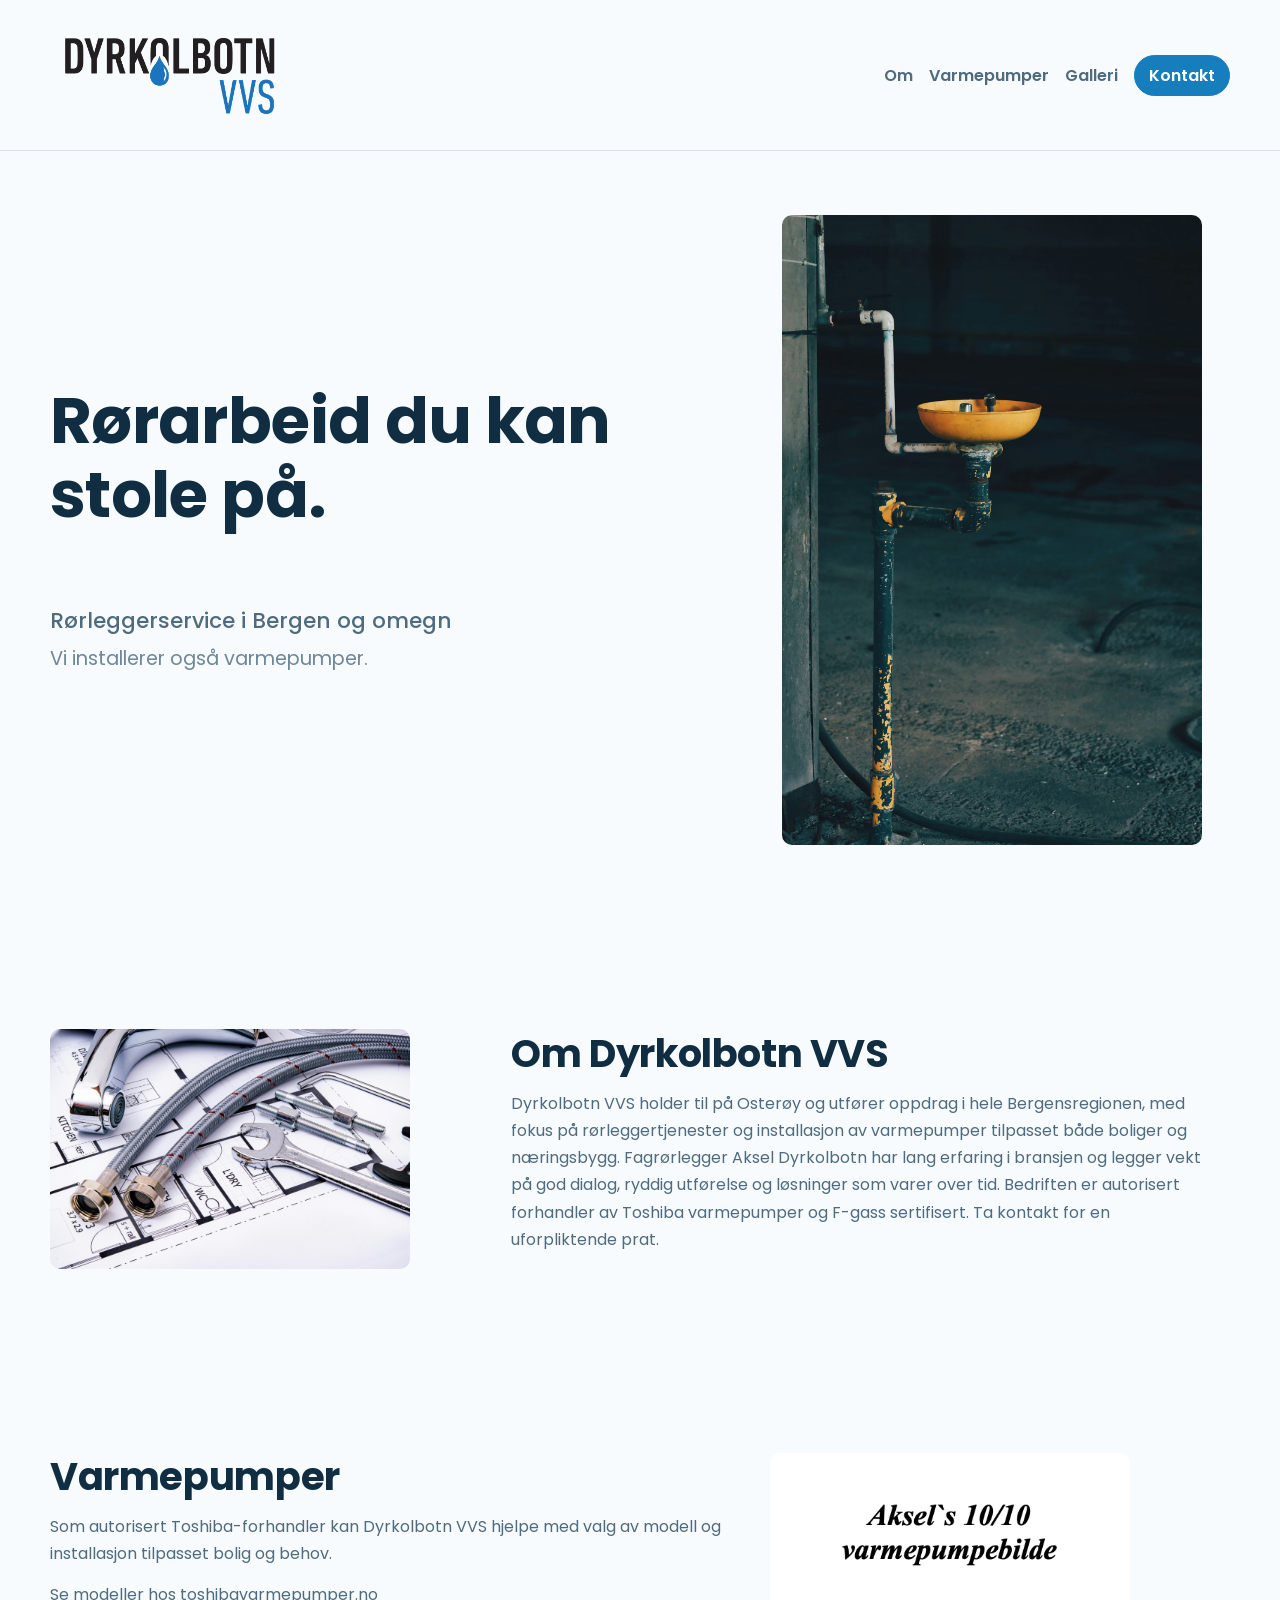
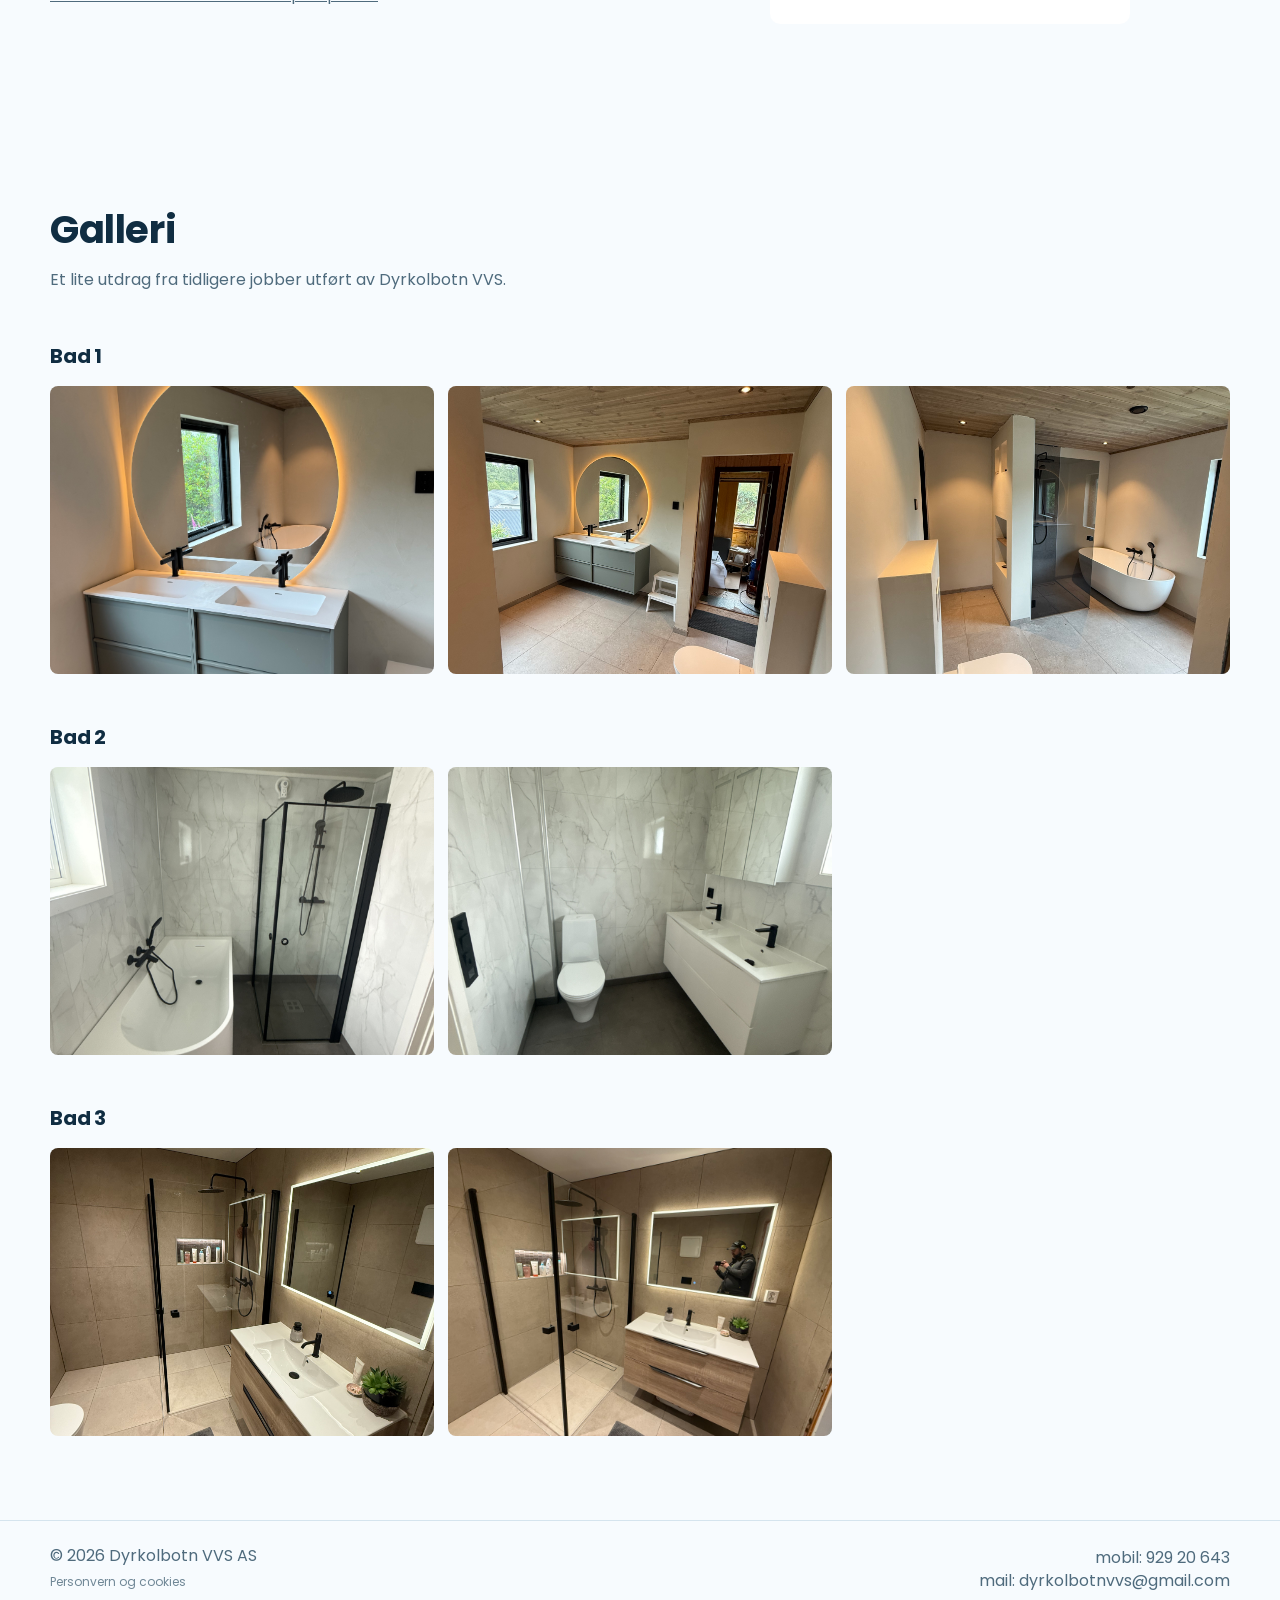
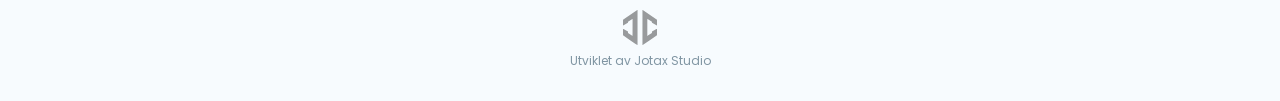
==== commit b7c237c5: "Byt signatur til Jotax Studio Same standardsignatur som på osterøykroa.no: "Utviklet av Jotax Studio" ====
--- a/index.html
+++ b/index.html
@@ -204,9 +204,9 @@
           </p>
         </div>
         <p class="site-footer-crafted">
-          <a class="studio-merke" href="https://fjordfix.no" target="_blank" rel="noopener" aria-label="FjordFix"><img src="fjordfix-studio.png" width="520" height="171" loading="lazy" alt="" /></a>
-          <a href="https://fjordfix.no" target="_blank" rel="noreferrer"
-            >Snekret av FjordFix</a
+          <a class="studio-merke" href="https://jotax.no" target="_blank" rel="noopener" aria-label="Jotax Studio"><img src="jotax-icon.svg" width="376" height="389" loading="lazy" alt="" /></a>
+          <a href="https://jotax.no" target="_blank" rel="noreferrer"
+            >Utviklet av Jotax Studio</a
           >
         </p>
       </div>
--- a/styles.css
+++ b/styles.css
@@ -515,6 +515,6 @@
   }
 }
 
-.studio-merke { display: block; width: 56px; margin: 0 auto 8px; opacity: 0.55; transition: opacity 0.18s ease; }
+.studio-merke { display: block; width: 34px; margin: 0 auto 8px; opacity: 0.55; transition: opacity 0.18s ease; }
 .studio-merke:hover { opacity: 1; }
 .studio-merke img { width: 100%; height: auto; display: block; }
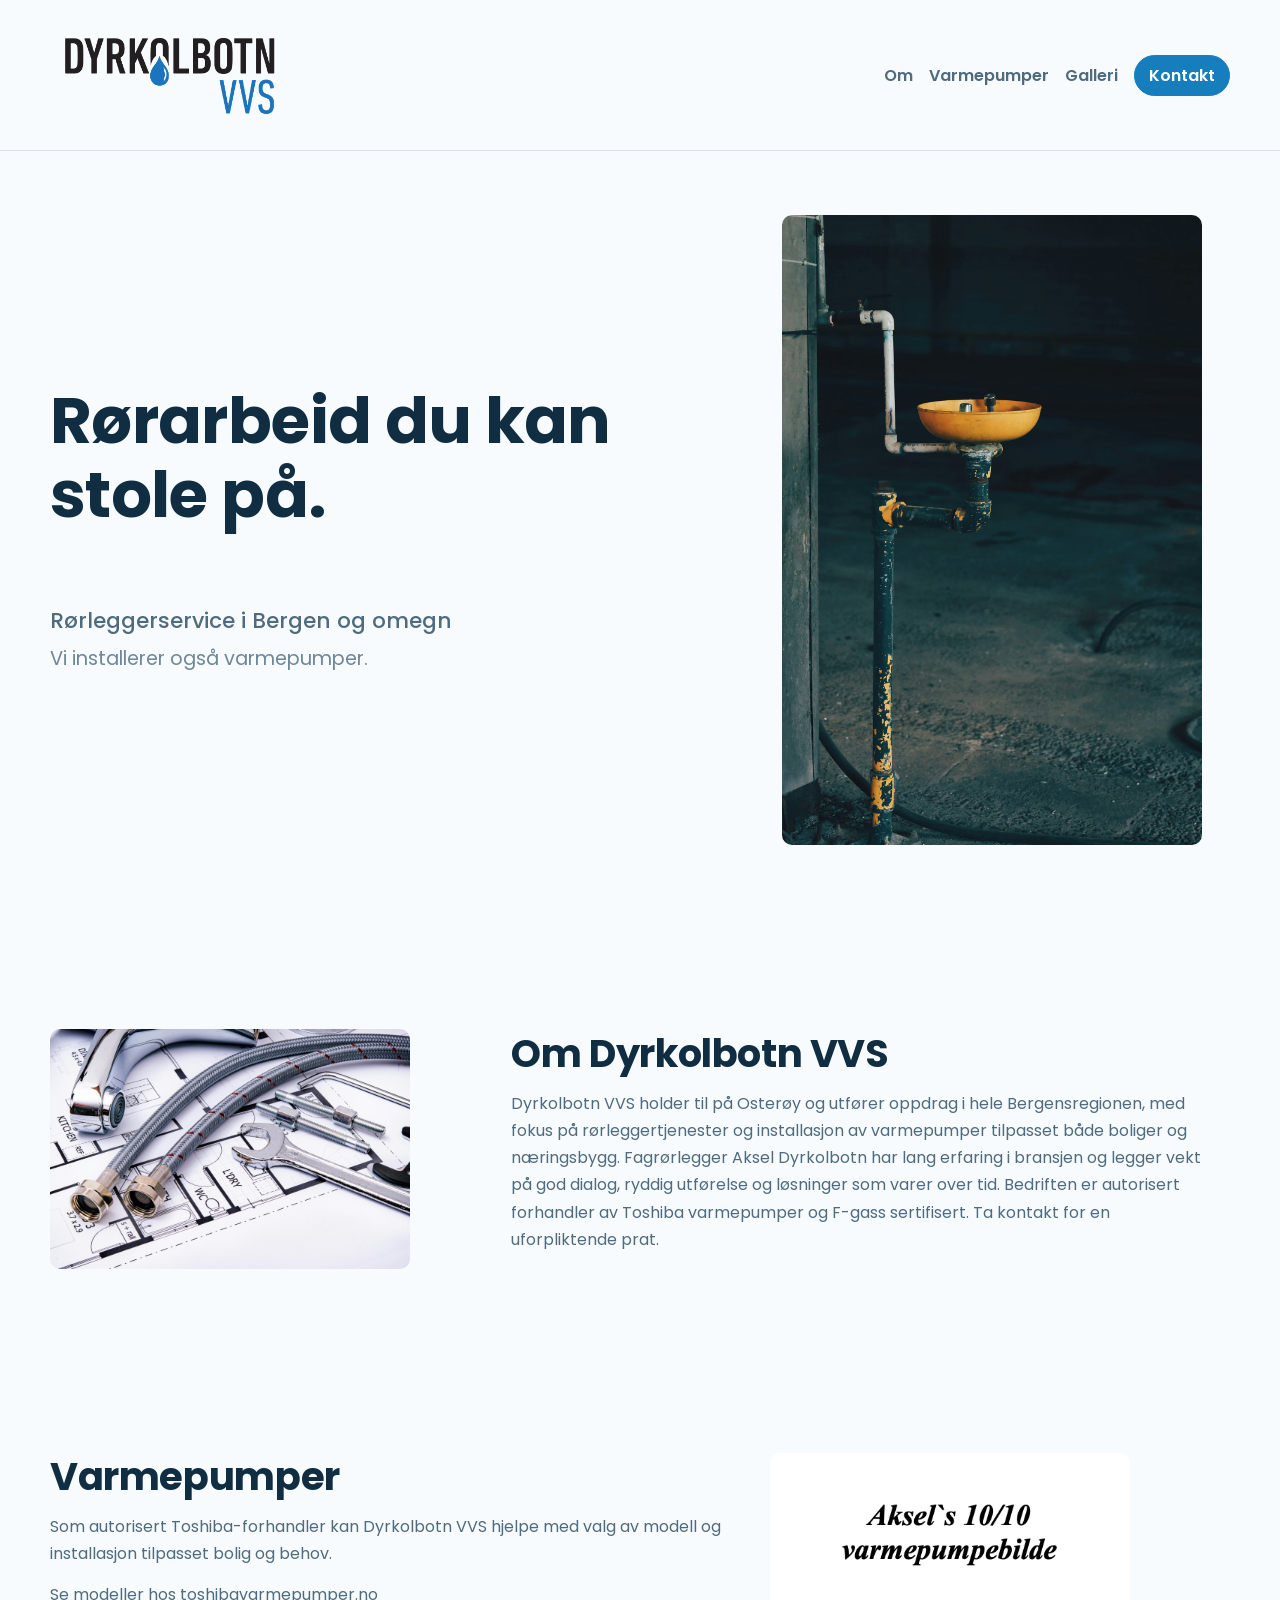
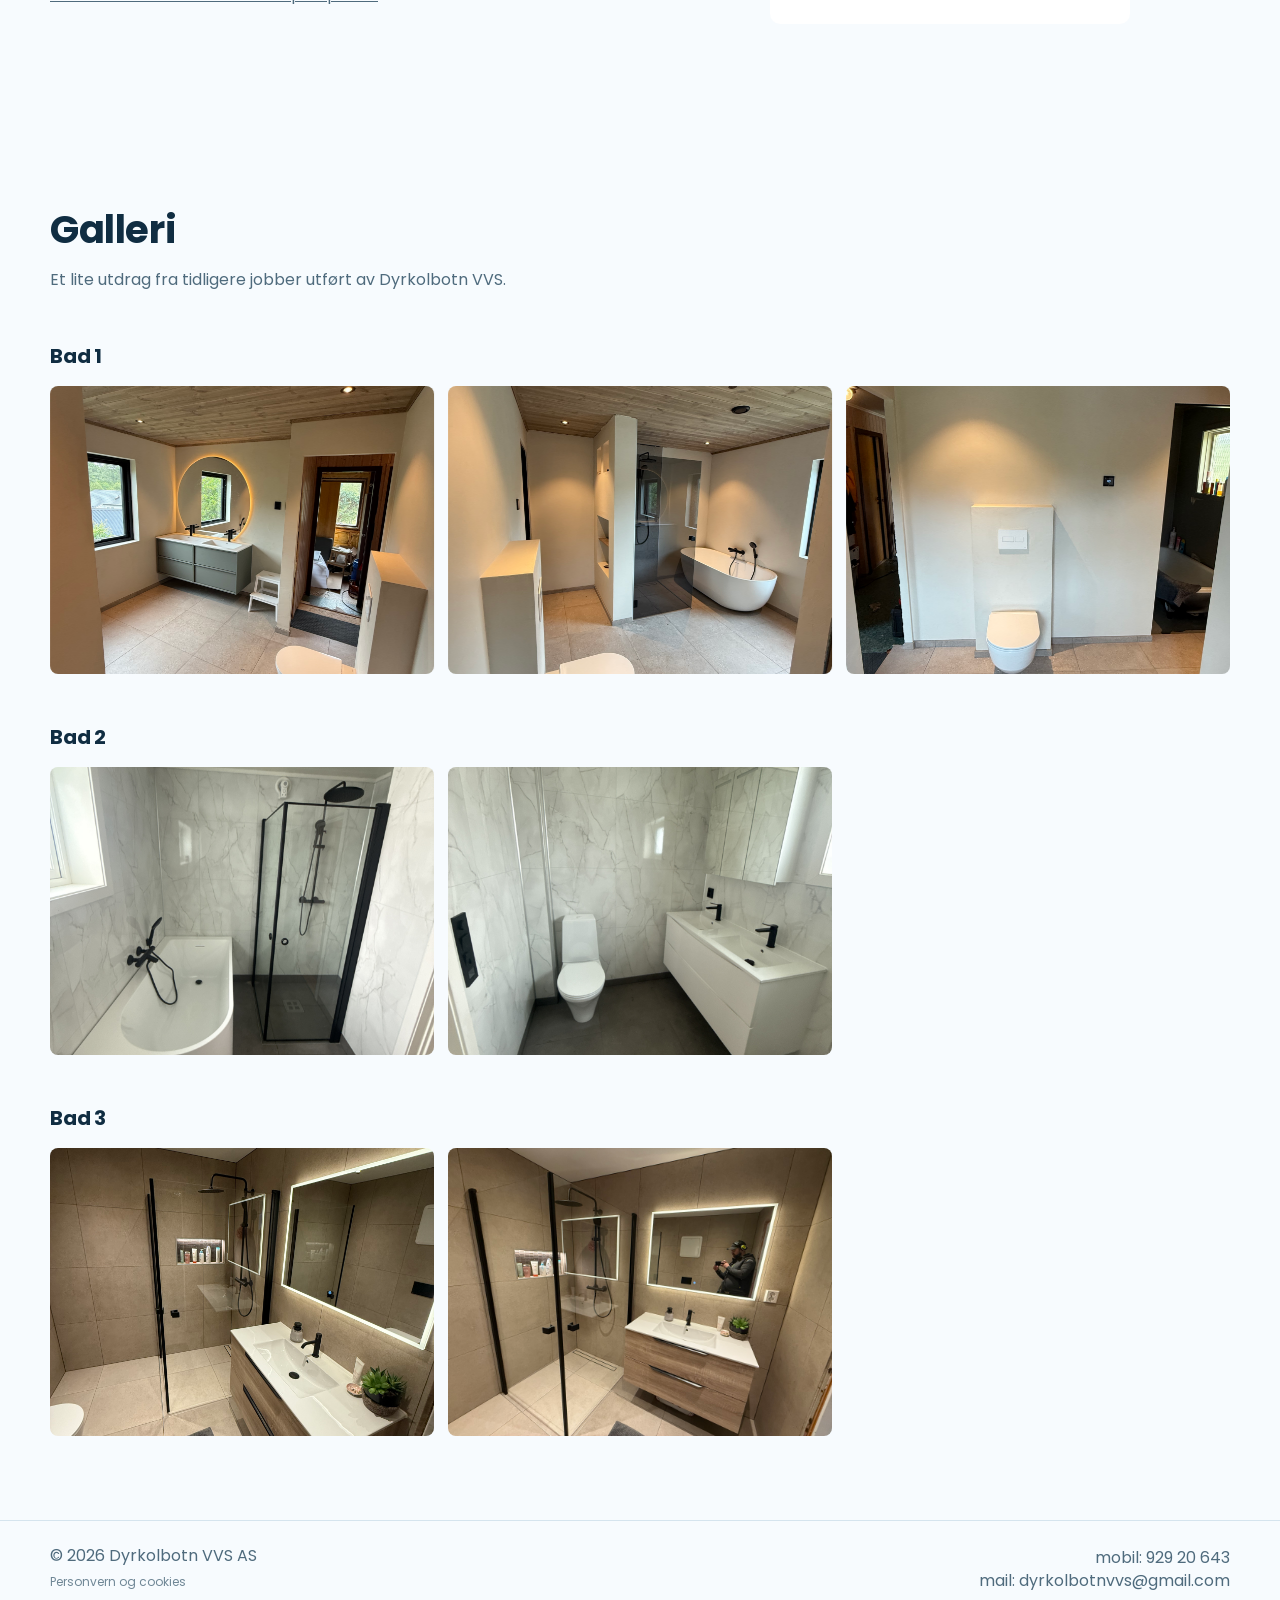
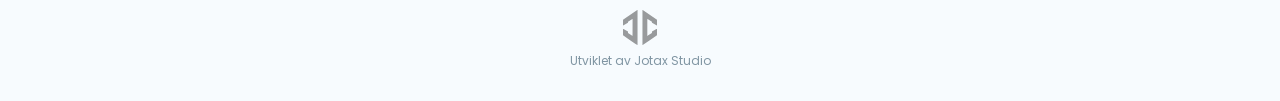
==== commit 003e1821: "Bump css-versjon så den nye merkestorleiken slår gjennom styles.css blei endra frå 56 til 34px, men " ====
--- a/index.html
+++ b/index.html
@@ -63,7 +63,7 @@
         "serviceType": ["Rørleggertjenester", "Installasjon av varmepumper"]
       }
     </script>
-    <link rel="stylesheet" href="styles.css?v=20260803c" />
+    <link rel="stylesheet" href="styles.css?v=20261030" />
   </head>
   <body>
     <header class="site-header">
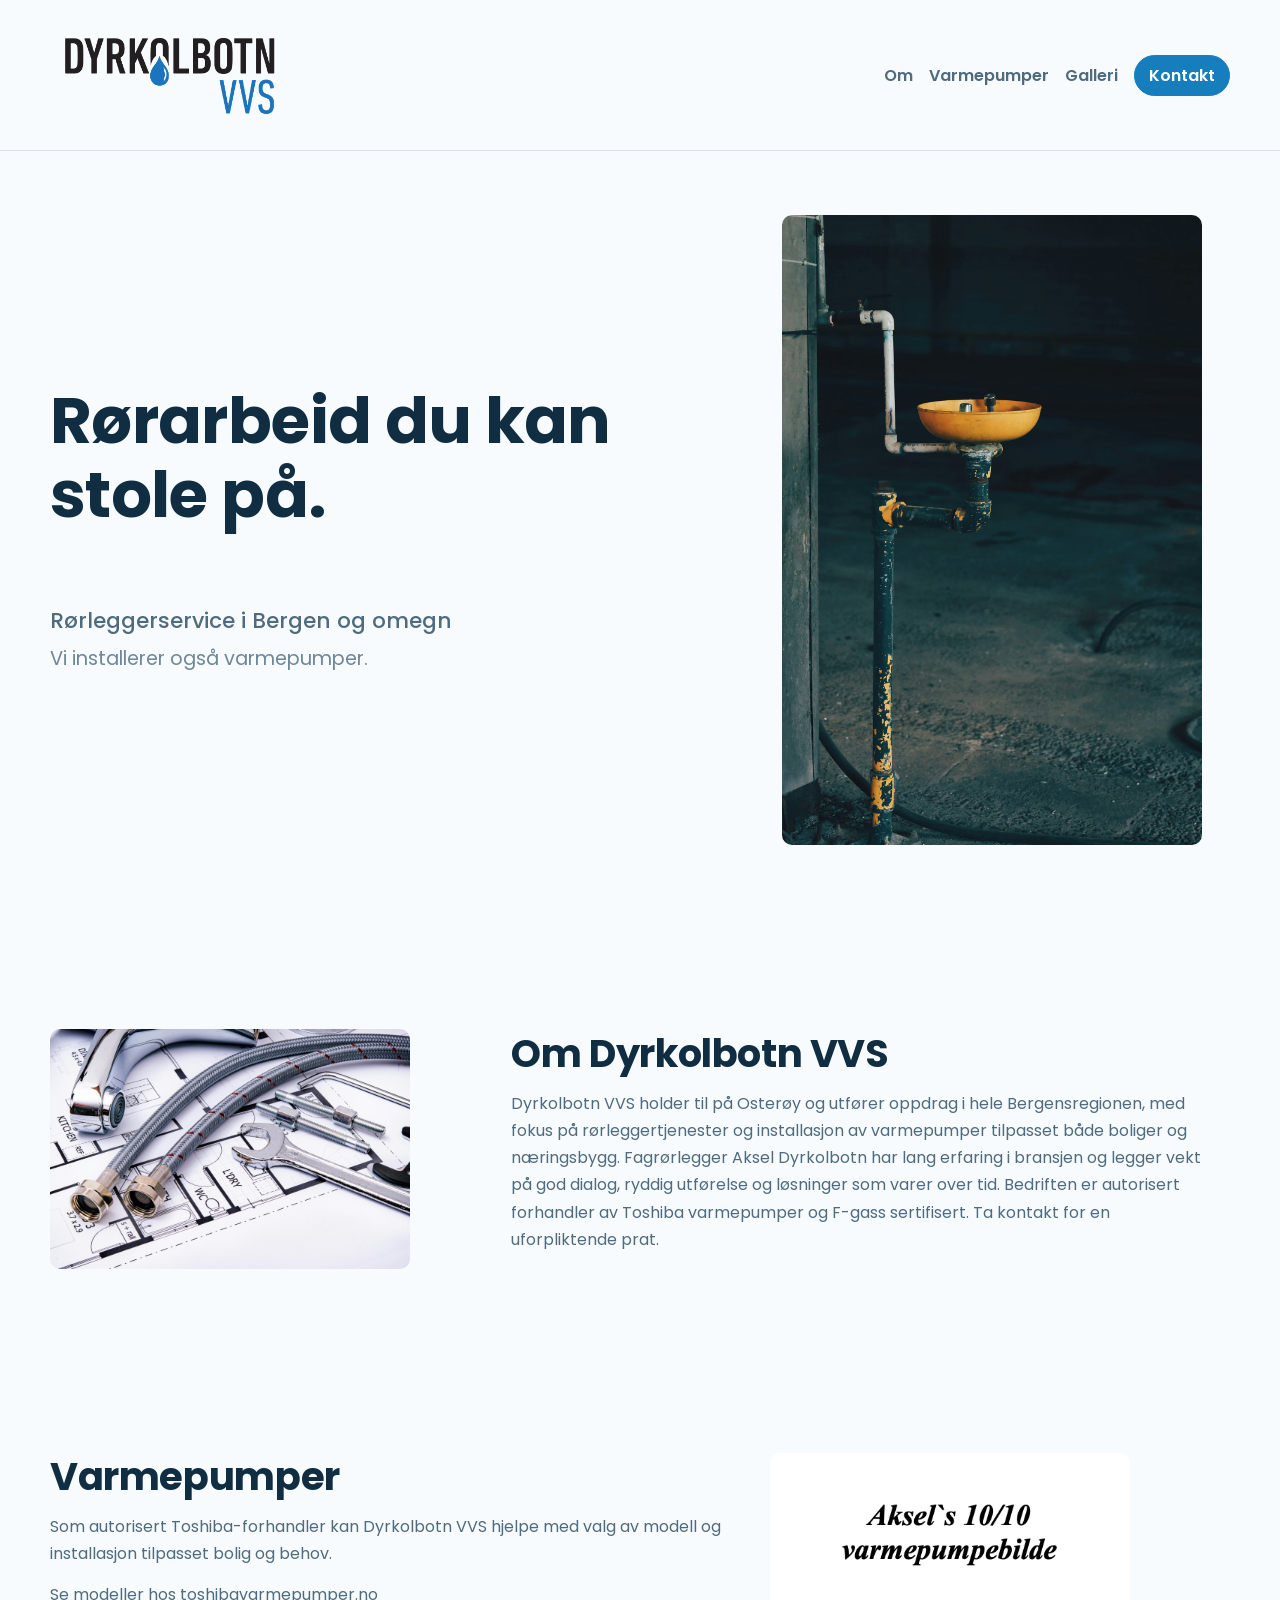
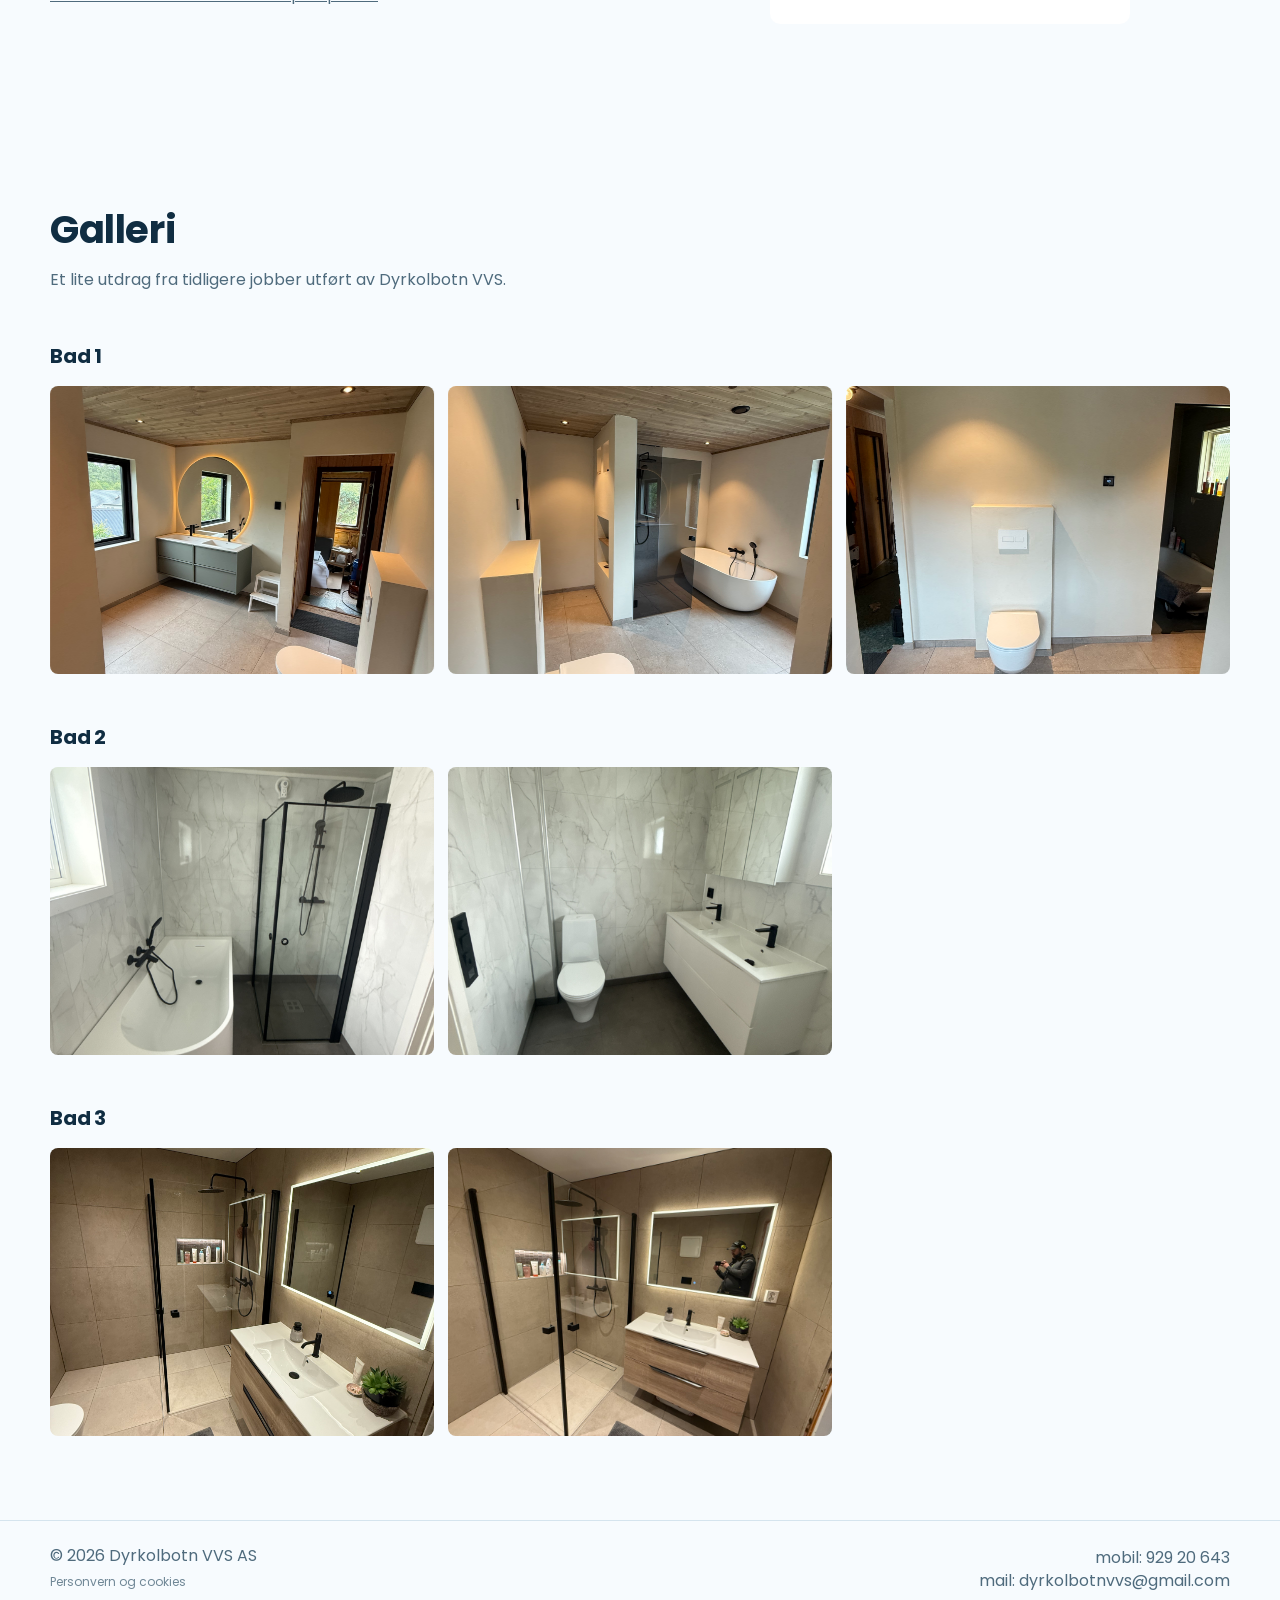
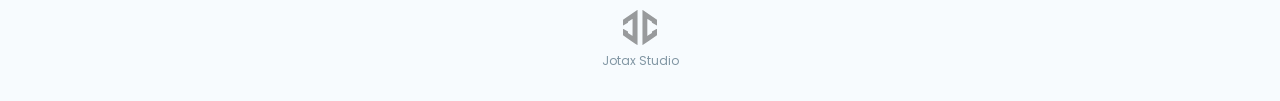
==== commit 4e21d073: "Kort ned studiosignaturen til «Jotax Studio» Same endring som på osterøykroa.no, så signaturen er li" ====
--- a/index.html
+++ b/index.html
@@ -206,7 +206,7 @@
         <p class="site-footer-crafted">
           <a class="studio-merke" href="https://jotax.no" target="_blank" rel="noopener" aria-label="Jotax Studio"><img src="jotax-icon.svg" width="376" height="389" loading="lazy" alt="" /></a>
           <a href="https://jotax.no" target="_blank" rel="noreferrer"
-            >Utviklet av Jotax Studio</a
+            >Jotax Studio</a
           >
         </p>
       </div>
